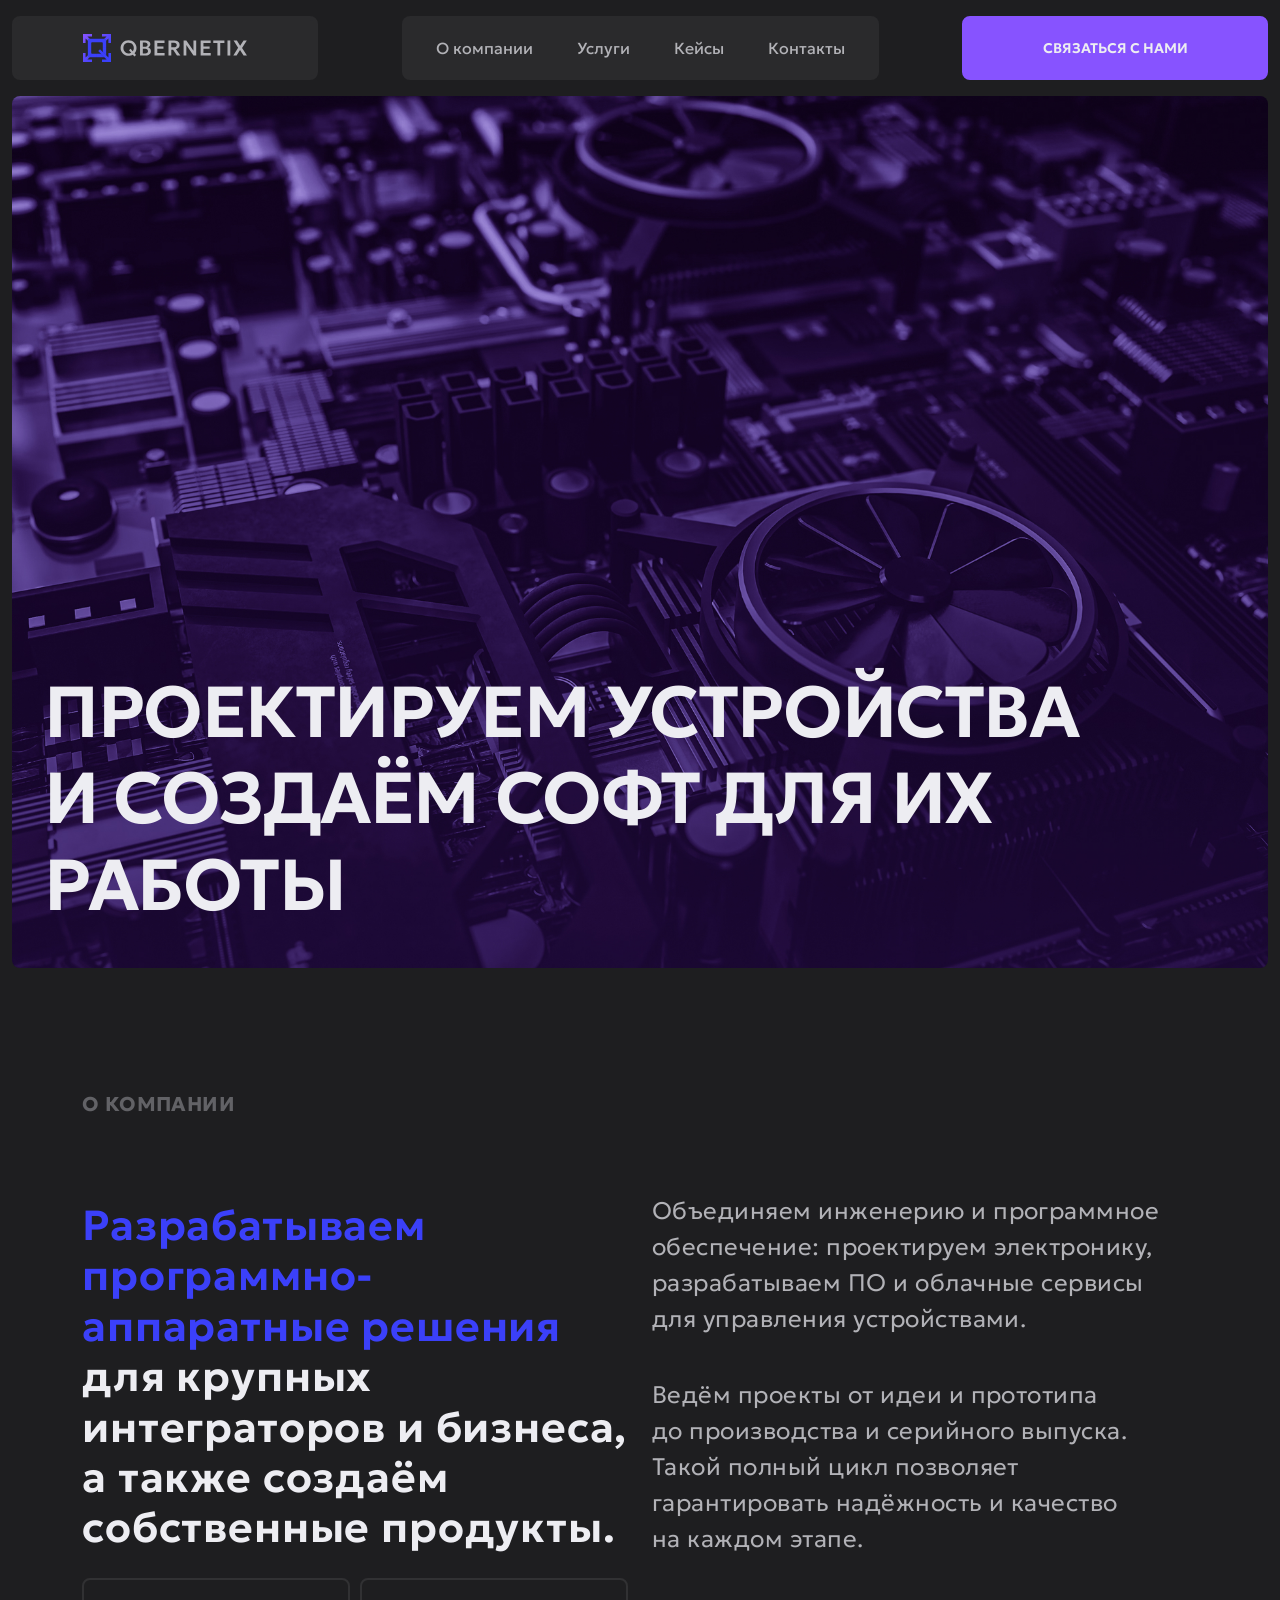
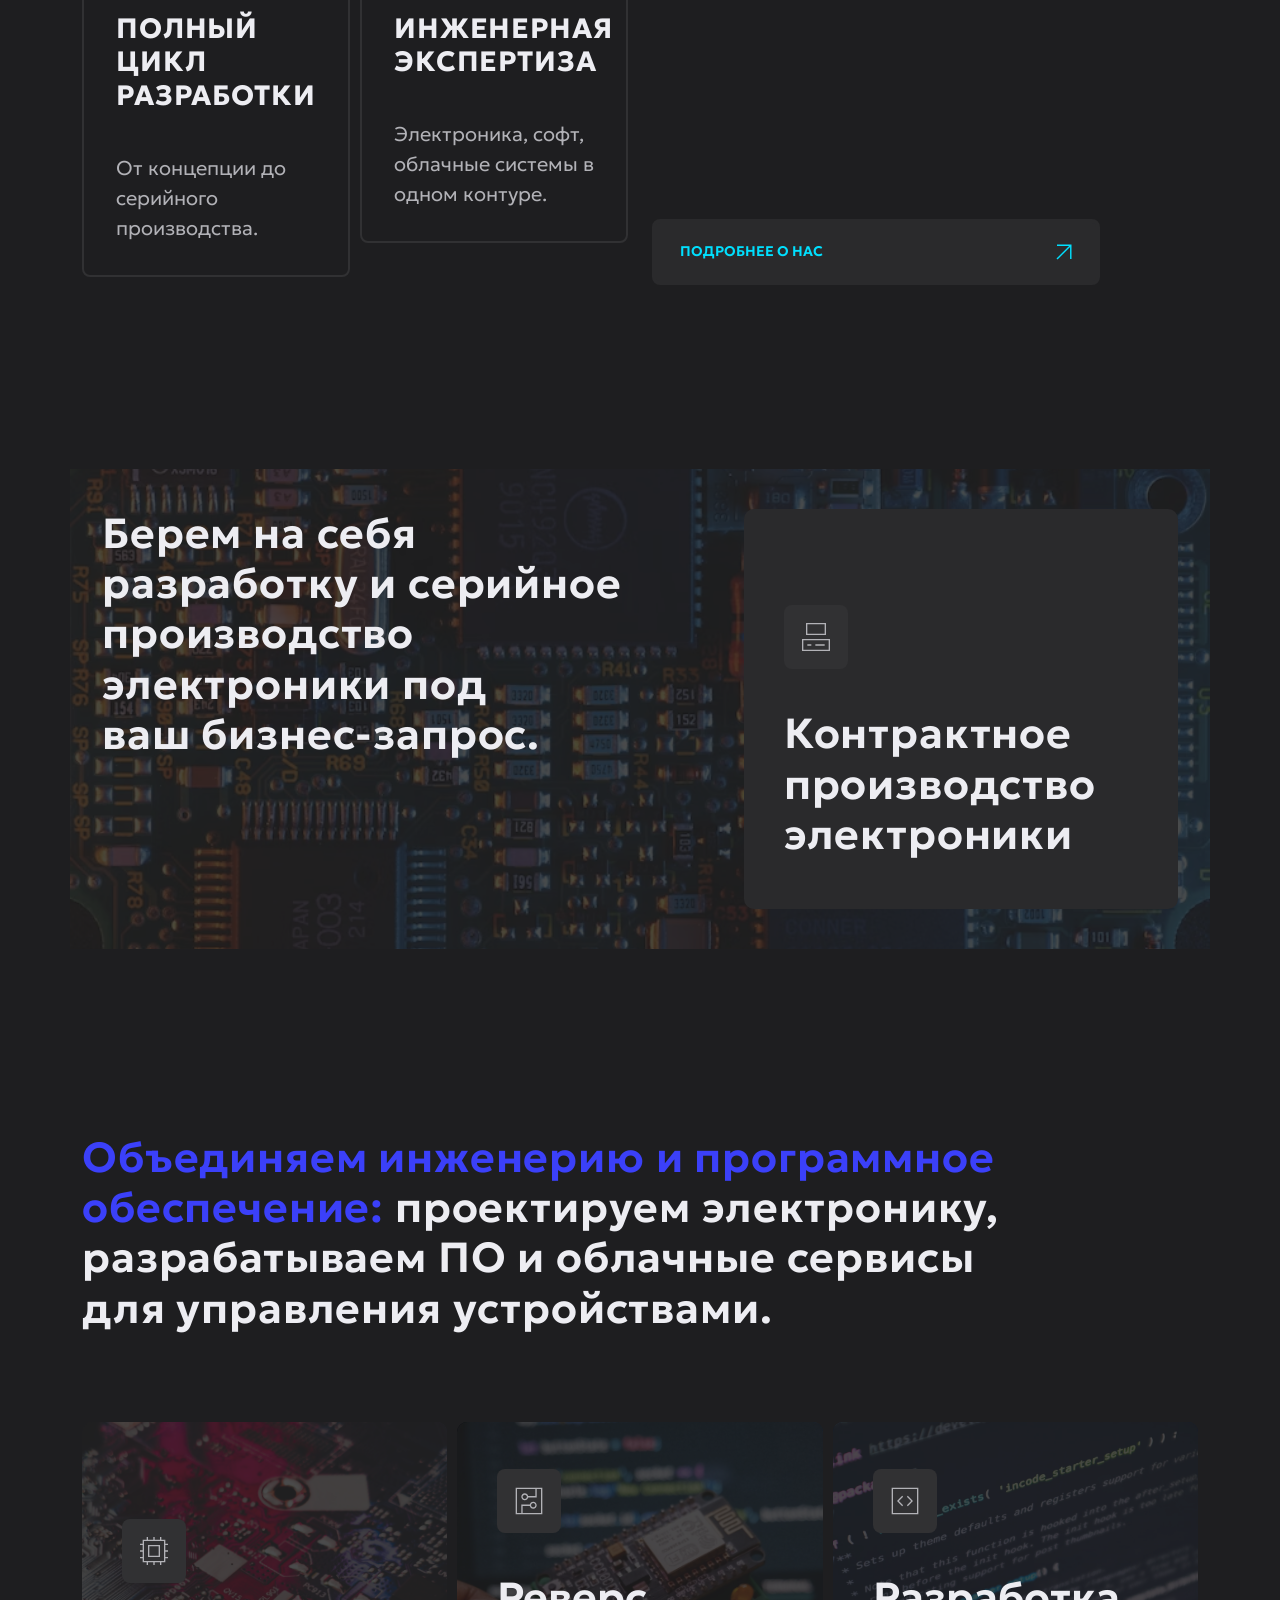
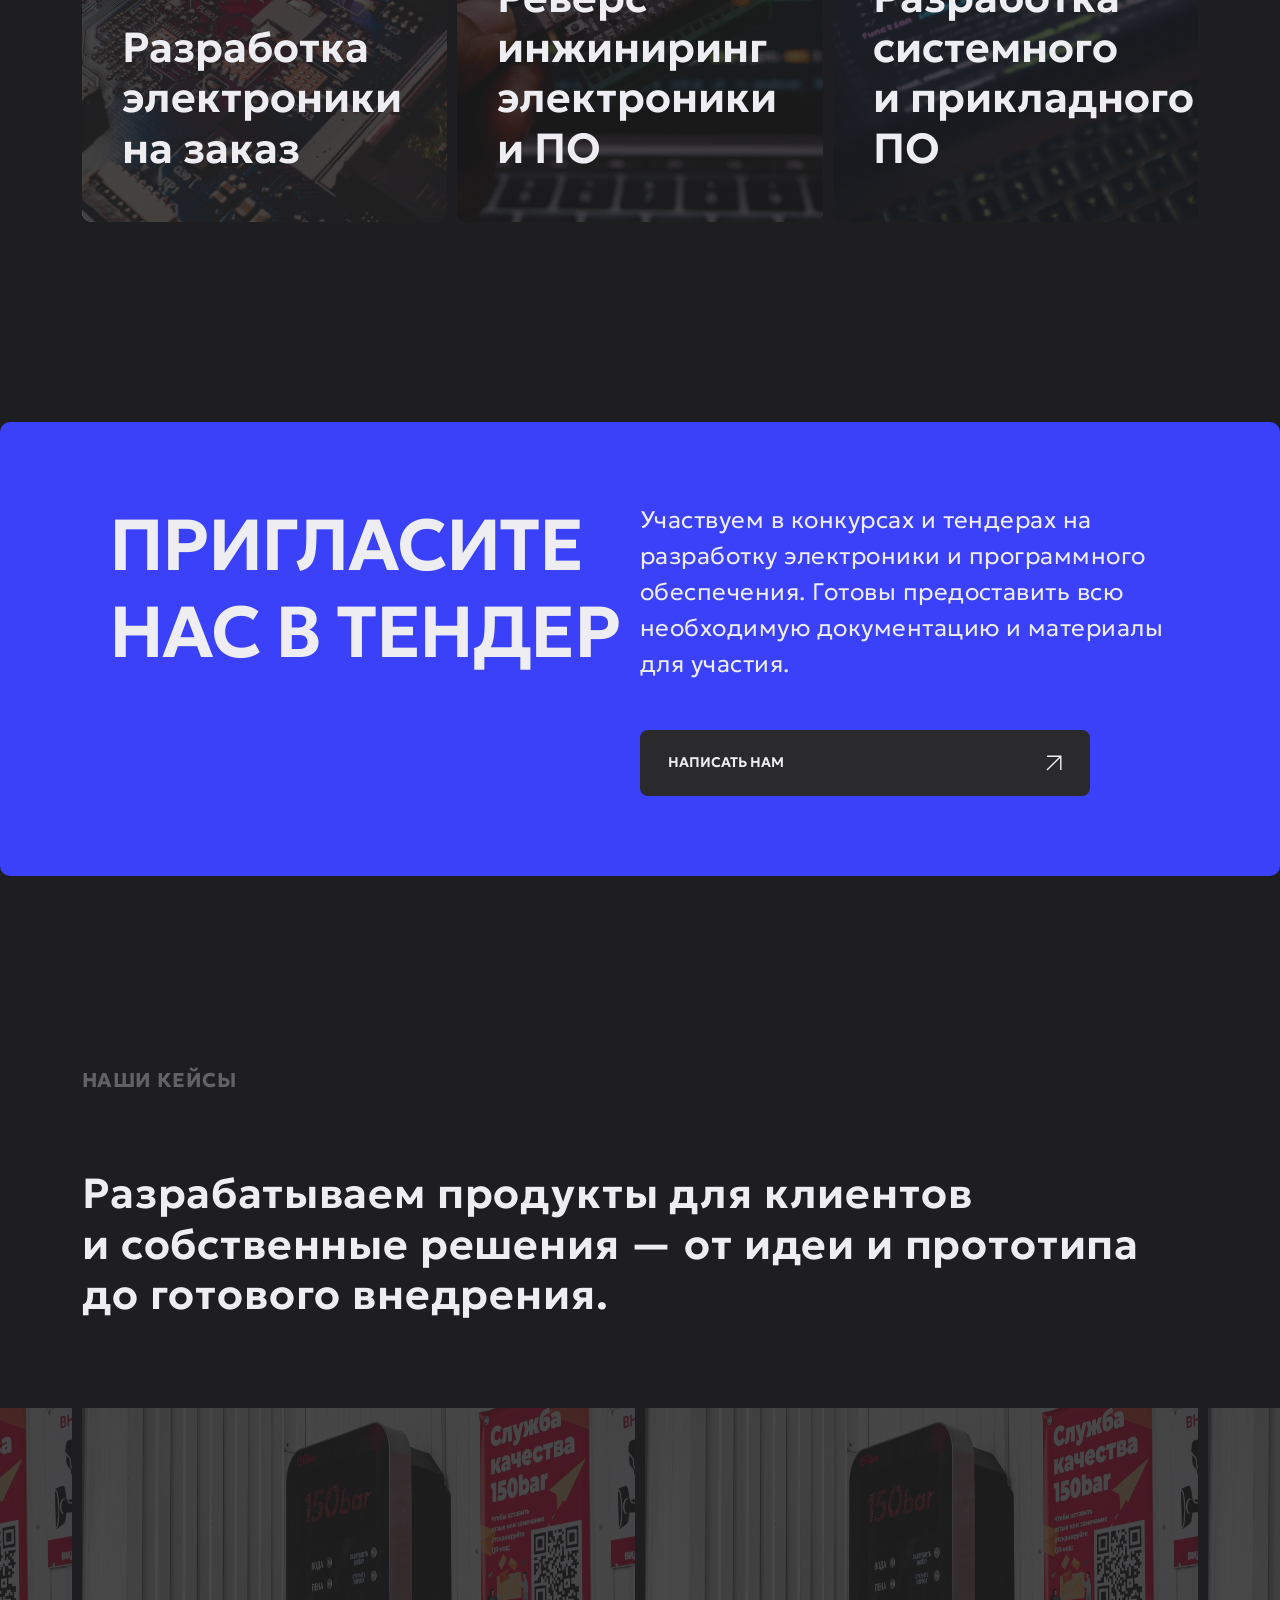
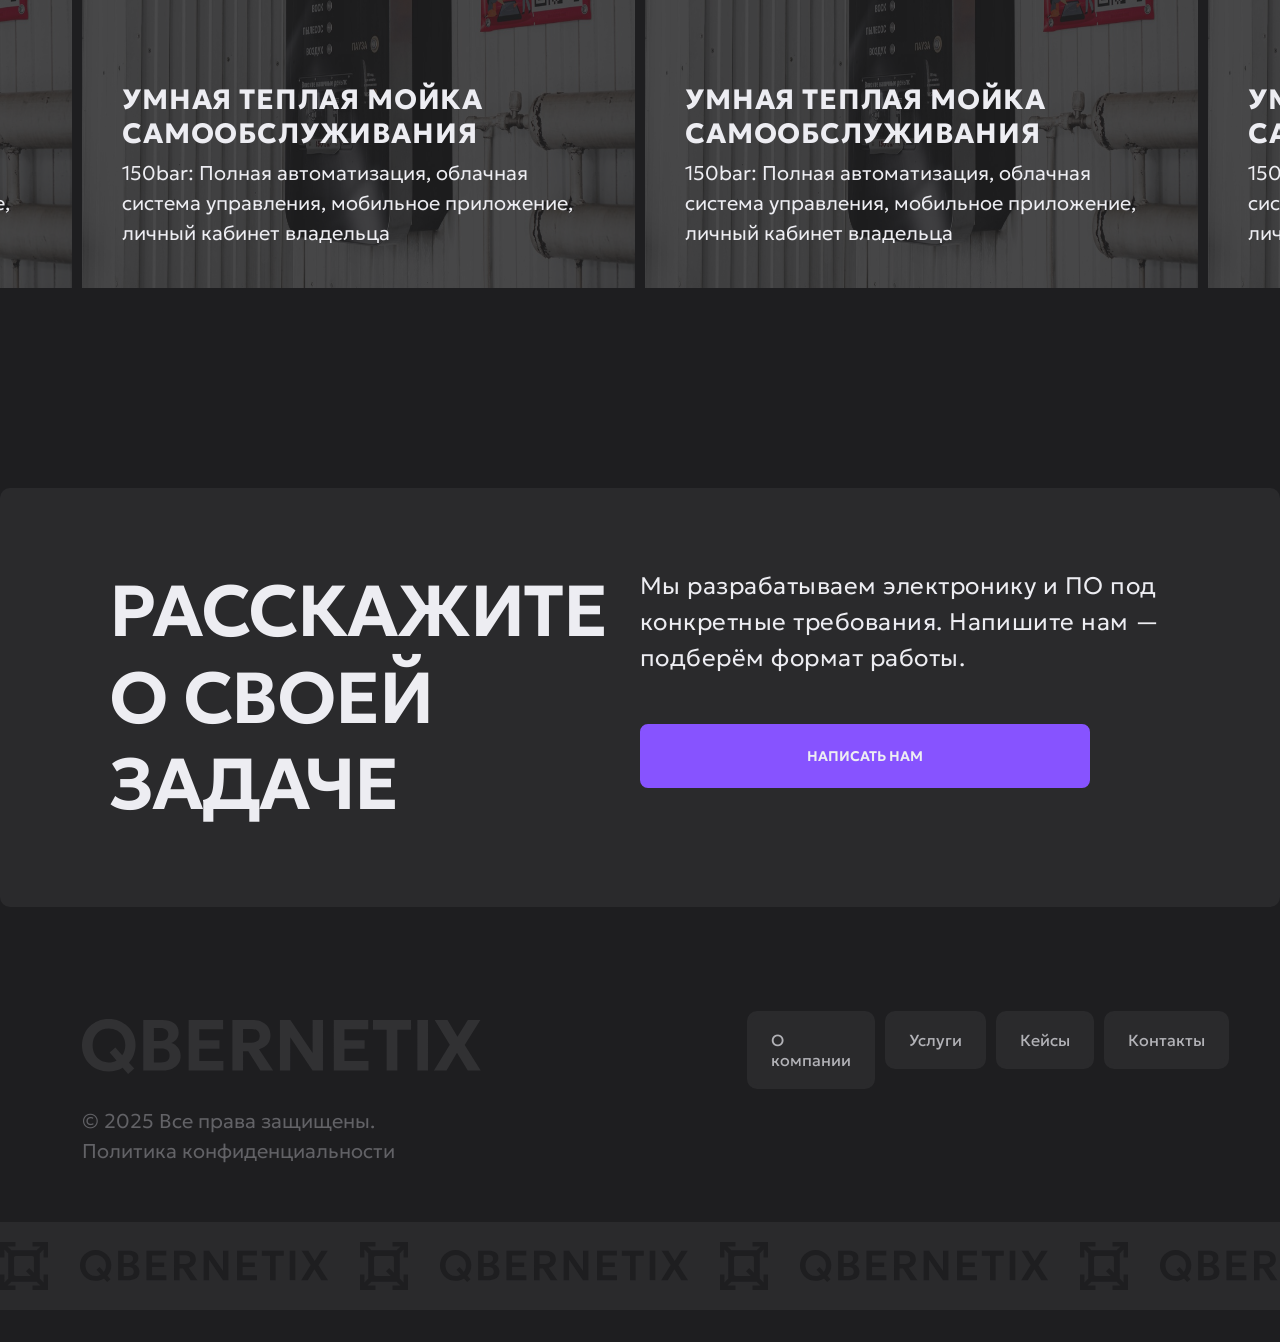
==== index.html @ 465e14b3 "home page ready" ====
<!DOCTYPE html>
<html lang="ru">
	<head>
		<link rel="stylesheet" type="text/css" href="css/normalize.css" media="screen">
		<link rel="stylesheet" type="text/css" href="libs/bootstrap5/bootstrap.min.css" media="screen">
		<link rel="stylesheet" type="text/css" href="css/swiper-bundle.min.css" media="screen">
		<link rel="stylesheet icon" type="text/css" href="css/style.css" media="screen">
		<meta name="viewport" content="width=device-width, initial-scale=1.0">
		<meta charset="UTF-8">
		<title>Title</title>
	</head>
	<body>
		<div class="wrapper">
			<div class="page-lines">
				<span class="line line-1"></span>
				<span class="line line-2"></span>
				<span class="line line-3"></span>
			</div>

			
			<header class="header">
				<div class="container-fluid">
					<nav class="navbar navbar-expand-lg">
					<a class="navbar-brand" href="#!">
						<span><img src="images/logo.svg" alt=""></span>
					</a>

					<div class="navbar-collapse">
						<ul class="navbar-nav">
							<li class="nav-item">
								<a class="nav-link" href="#">О компании</a>
							</li>
							<li class="nav-item">
								<a class="nav-link" href="#">Услуги</a>
							</li>
							<li class="nav-item">
								<a class="nav-link" href="#">Кейсы</a>
							</li>
							<li class="nav-item">
								<a class="nav-link" href="#">Контакты</a>
							</li>
						</ul>
						<div class="head-right">
							<a href="#" class="purple-btn">Связаться с нами</a>
							<div class="mob">
								<button class="menu-opener">
									<span class="one"></span>
									<span class="two"></span>
									<span class="three"></span>
								</button>
							</div>
						</div>
					</div>
				</nav>
				</div>
			</header>

			<main class="main">
				<section class="main-sec">
					<div class="container-fluid">
						<div class="main-block">
							<div class="main-img">
								<img src="images/main-bg.jpg" alt="">
							</div>
							<div class="main-text">
								<h1 class="h1">Проектируем устройства <br> и создаём софт для их работы</h1>
							</div>
						</div>
					</div>
				</section>

				<section class="home-about">
					<div class="container">
						<div class="subtitle">
							<h2 class="subtitle-text">О компании</h2>
						</div>
						
						<div class="row">
							<div class="col-lg-6">
								<div class="block py-8">
									<h3 class="h3"><span class="blue-text">Разрабатываем программно-аппаратные решения</span> для крупных интеграторов и бизнеса, а также создаём собственные продукты.</h3>
								</div>
								<div class="block py-8">
									<div class="row rov-10">
										<div class="col-lg-6">
											<div class="home-about__item">
												<h4 class="h4">Полный цикл <br>разработки</h4>
												<p>От концепции до серийного производства.</p>
											</div>
										</div>
										<div class="col-lg-6">
											<div class="home-about__item">
												<h4 class="h4">Инженерная <br>экспертиза</h4>
												<p>Электроника, софт, облачные системы в одном контуре.</p>
											</div>
										</div>
									</div>
								</div>
							</div>

							<div class="col-lg-6">
								<div class="home-about__right">
									<div class="home-about-right__text">
										<p>Объединяем инженерию и программное обеспечение: проектируем электронику, разрабатываем ПО и облачные сервисы для управления устройствами.</p>
										<p>Ведём проекты от идеи и прототипа до производства и серийного выпуска. Такой полный цикл позволяет гарантировать надёжность и качество на каждом этапе.</p>
									</div>
									<div class="home-about__link">
										<a href="#" class="btn-link">
											<span class="text">Подробнее о нас</span>
											<svg width="24" height="24" viewBox="0 0 24 24" fill="none" xmlns="http://www.w3.org/2000/svg">
												<path d="M19.5 19H18.0769V6.92928L5.50618 19.5L4.5 18.4938L17.0707 5.9231H5V4.5H19.5V19Z" fill="#00E0FF"/>
											</svg>
										</a>
									</div>
								</div>
							</div>
						</div>
					</div>
				</section>

				<section class="development-sec">
					<div class="container">
						<div class="development-block">
							<div class="development-bg">
								<img src="images/development-bg.png" alt="">
							</div>
							<div class="row">
								<div class="col-lg-6">
									<div class="development-text">
										<h3 class="h3">Берем на себя разработку и серийное производство электроники под ваш бизнес-запрос.</h3>
									</div>
								</div>
								<div class="col-lg-5">
									<a href="#" class="service-link">
										<span class="service-link__icon">
											<svg width="28" height="28" viewBox="0 0 28 28" fill="none" xmlns="http://www.w3.org/2000/svg">
												<path d="M28 16V28H0V16H28ZM1.33333 26.6667H26.6667V17.3333H1.33333V26.6667ZM9.33333 21.3333V22.6667H5.33333V21.3333H9.33333ZM22.6667 21.3333V22.6667H13.3333V21.3333H22.6667ZM24 0V12H4V0H24ZM5.33333 10.6667H22.6667V1.33333H5.33333V10.6667Z" fill="#B2B2B7"/>
											</svg>
										</span>
										<h3 class="h3">Контрактное <br>производство электроники</h3>
									</a>
								</div>
							</div>
						</div>
					</div>
				</section>

				<section class="home-service">
					<div class="container">
						<div class="home-service__title py-8"> 
							<h3 class="h3"><span class="blue-text">Объединяем инженерию и программное обеспечение:</span> проектируем электронику, разрабатываем ПО и облачные сервисы для управления устройствами.</h3>
						</div>
						<div class="row rov-10 py-8">
							<div class="col-lg-4">
								<a href="#" class="service-card">
									<span class="service-card__bg">
										<img src="images/service-card-bg.png" alt="">
									</span>
									<span class="service-card__icon">
										<svg width="32" height="32" viewBox="0 0 32 32" fill="none" xmlns="http://www.w3.org/2000/svg">
											<path d="M22 27.3333H16.6667V30H15.3333V27.3333H10V30H8.66667V27.3333H4.66667V23.3333H2V22H4.66667V16.6667H2V15.3333H4.66667V10H2V8.66667H4.66667V4.66667H8.66667V2H10V4.66667H15.3333V2H16.6667V4.66667H22V2H23.3333V4.66667H27.3333V8.66667H30V10H27.3333V15.3333H30V16.6667H27.3333V22H30V23.3333H27.3333V27.3333H23.3333V30H22V27.3333ZM6 26H26V6H6V26ZM22 10V22H10V10H22ZM11.3333 20.6667H20.6667V11.3333H11.3333V20.6667Z" fill="#B2B2B7"/>
										</svg>
									</span>
									<h3 class="h3">Разработка <br> электроники на заказ</h3>
								</a>
							</div>
							<div class="col-lg-4">
								<a href="#" class="service-card">
									<span class="service-card__bg">
										<img src="images/service-card-bg2.png" alt="">
									</span>
									<span class="service-card__icon">
										<svg width="32" height="32" viewBox="0 0 32 32" fill="none" xmlns="http://www.w3.org/2000/svg">
											<path d="M29.3334 2.66675V29.3334H2.66669V2.66675H29.3334ZM22.3705 20.2221C22.3703 19.0358 21.4083 18.0743 20.222 18.0743C19.0358 18.0744 18.0744 19.0359 18.0742 20.2221C18.0742 21.4084 19.0357 22.3704 20.222 22.3705C21.4084 22.3705 22.3705 21.4085 22.3705 20.2221ZM23.7038 20.2221C23.7038 22.1449 22.1448 23.7039 20.222 23.7039C18.5273 23.7038 17.1157 22.4926 16.8047 20.8888H9.62958V28.0001H28V4.00008H23.7038V12.4447H15.1947C14.8835 14.0483 13.4726 15.2591 11.778 15.2592C9.85532 15.2592 8.29636 13.7007 8.29624 11.7781C8.29624 9.85531 9.85525 8.29631 11.778 8.29631C13.4727 8.29641 14.8844 9.50754 15.1953 11.1114H22.3705V4.00008H4.00002V28.0001H8.29624V19.5554H16.8054C17.1165 17.9518 18.5275 16.7411 20.222 16.741C22.1447 16.741 23.7037 18.2994 23.7038 20.2221ZM9.62958 11.7781C9.62969 12.9644 10.5917 13.9259 11.778 13.9259C12.9642 13.9257 13.9257 12.9643 13.9258 11.7781C13.9258 10.5918 12.9643 9.62976 11.778 9.62964C10.5916 9.62964 9.62958 10.5917 9.62958 11.7781Z" fill="#B2B2B7"/>
										</svg>
									</span>
									<h3 class="h3">Реверс инжиниринг электроники и ПО</h3>
								</a>
							</div>
							<div class="col-lg-4">
								<a href="#" class="service-card">
									<span class="service-card__bg">
										<img src="images/service-card-bg3.png" alt="">
									</span>
									<span class="service-card__icon">
										<svg width="32" height="32" viewBox="0 0 32 32" fill="none" xmlns="http://www.w3.org/2000/svg">
											<path d="M29.3333 2.66675V29.3334H2.66663V2.66675H29.3333ZM3.99996 28.0001H28V4.00008H3.99996V28.0001ZM14.1282 11.7781L9.90556 16.0001L14.1282 20.2221L13.1849 21.1648L8.02014 16.0001L13.1849 10.8354L14.1282 11.7781ZM23.9798 16.0001L18.8151 21.1648L17.8717 20.2221L22.0937 16.0001L17.8717 11.7781L18.8151 10.8354L23.9798 16.0001Z" fill="#B2B2B7"/>
										</svg>
									</span>
									<h3 class="h3">Разработка системного и прикладного ПО</h3>
								</a>
							</div>
						</div>
					</div>
				</section>

				<section class="tender-sec">
					<div class="container-fluid">
						<div class="tender-block">
							<div class="row justify-center">
								<div class="col-xl-10">
									<div class="tender-block__inner">
										<div class="tender-block__title">
											<span class="h1">Пригласите <br> нас в тендер</span>
										</div>
										<div class="tender-block__right">
											<p class="text-default">Участвуем в конкурсах и тендерах на разработку электроники и программного обеспечения. Готовы предоставить всю необходимую документацию и материалы для участия.</p>
											<a href="#" class="black-btn">
												<span class="text">Написать нам</span>
												<svg width="24" height="24" viewBox="0 0 24 24" fill="none" xmlns="http://www.w3.org/2000/svg">
													<path d="M19.5 19H18.0769V6.92928L5.50618 19.5L4.5 18.4938L17.0707 5.9231H5V4.5H19.5V19Z" fill="#EDEDF2"/>
												</svg>
											</a>
										</div>
									</div>
								</div>
							</div>
						</div>
					</div>
				</section>

				<section class="case-sec">
					<div class="container">
						<div class="subtitle">
							<span class="subtitle-text">Наши кейсы</span>
						</div>
						<div class="title">
							<h3 class="h3">Разрабатываем продукты для клиентов и собственные решения — от идеи и прототипа до готового внедрения.</h3>
						</div>

						<div class="case-slider">
							<div class="swiper-wrapper">
								<div class="swiper-slide">
									<a href="#" class="case-block">
										<img src="images/case-bg.png" alt="">
										<div class="case-inner">
											<h4 class="h4">Умная теплая мойка самообслуживания</h4>
											<span>150bar: Полная автоматизация, облачная система управления, мобильное приложение, личный кабинет владельца</span>
										</div>
									</a>
								</div>
								<div class="swiper-slide">
									<a href="#" class="case-block">
										<img src="images/case-bg.png" alt="">
										<h4 class="h4">Умная теплая мойка самообслуживания</h4>
										<span>150bar: Полная автоматизация, облачная система управления, мобильное приложение, личный кабинет владельца</span>
									</a>
								</div>
								<div class="swiper-slide">
									<a href="#" class="case-block">
										<img src="images/case-bg.png" alt="">
										<h4 class="h4">Умная теплая мойка самообслуживания</h4>
										<span>150bar: Полная автоматизация, облачная система управления, мобильное приложение, личный кабинет владельца</span>
									</a>
								</div>
								<div class="swiper-slide">
									<a href="#" class="case-block">
										<img src="images/case-bg.png" alt="">
										<h4 class="h4">Умная теплая мойка самообслуживания</h4>
										<span>150bar: Полная автоматизация, облачная система управления, мобильное приложение, личный кабинет владельца</span>
									</a>
								</div>
							</div>
						</div>
					</div>
				</section>

				<section class="tender-sec">
					<div class="container-fluid">
						<div class="tender-block black">
							<div class="row justify-center">
								<div class="col-xl-10">
									<div class="tender-block__inner">
										<div class="tender-block__title">
											<span class="h1">Расскажите <br> о своей задаче</span>
										</div>
										<div class="tender-block__right">
											<p class="text-default">Мы разрабатываем электронику и ПО под конкретные требования. Напишите нам — подберём формат работы.</p>
											<a href="#" class="purple-btn">Написать нам</a>
										</div>
									</div>
								</div>
							</div>
						</div>
					</div>
				</section>
			</main>

			<footer class="footer">
				<div class="container">
					<div class="footer-block">
						<div class="row">
							<div class="col-lg-7">
								<div class="ftr-logo py-8">
									<img src="images/footer-logo.svg" alt="">
									<div class="ftr-text">
										<span>© 2025 Все права защищены.</span>
										<a href="#">Политика конфиденциальности</a>
									</div>
								</div>
							</div>
							<div class="col-lg-5">
								<div class="ftr-menu">
									<a href="#">О компании</a>
									<a href="#">Услуги</a>
									<a href="#">Кейсы</a>
									<a href="#">Контакты</a>
								</div>
							</div>
						</div>
					</div>
				</div>

				<div class="marquee">
					<div class="marquee-track">
						<div class="marquee-inner">
							<span><img src="images/marquee-icon.svg" alt=""></span>
							<span><img src="images/marquee-text.svg" alt=""></span>
							<span><img src="images/marquee-icon.svg" alt=""></span>
							<span><img src="images/marquee-text.svg" alt=""></span>
							<span><img src="images/marquee-icon.svg" alt=""></span>
							<span><img src="images/marquee-text.svg" alt=""></span>
							<span><img src="images/marquee-icon.svg" alt=""></span>
							<span><img src="images/marquee-text.svg" alt=""></span>
						</div>

						<div class="marquee-inner">
							<span><img src="images/marquee-icon.svg" alt=""></span>
							<span><img src="images/marquee-text.svg" alt=""></span>
							<span><img src="images/marquee-icon.svg" alt=""></span>
							<span><img src="images/marquee-text.svg" alt=""></span>
							<span><img src="images/marquee-icon.svg" alt=""></span>
							<span><img src="images/marquee-text.svg" alt=""></span>
							<span><img src="images/marquee-icon.svg" alt=""></span>
							<span><img src="images/marquee-text.svg" alt=""></span>
						</div>
					</div>
				</div>
			</footer>
		</div>

		<script src="js/jquery-3.7.0.min.js"></script>
		<script src="libs/bootstrap5/popper.js"></script>
		<script src="libs/bootstrap5/bootstrap.min.js"></script>
		<script src="js/swiper-bundle.min.js"></script>
		<script src="js/script.js"></script>
	</body>
</html>
---- css/style.css ----
@import url('https://fonts.googleapis.com/css2?family=Geologica:wght,CRSV@100..900,0&display=swap');

body {
	margin: 0;
	padding: 0;
	width: 100%;
	font-family: "Geologica", sans-serif;
	position: relative;
}

a, p, h1, h2, h3, h4, h5, h6 {
	margin: 0;
    text-decoration: none;
    line-height: 1.2;
}
button:focus,
textarea:focus,
select:focus{
	outline: none!important;
	box-shadow: none;
}
input:focus{
	outline: none!important;
}
a:active, a:focus {
  outline: 0;
  outline: none!important;
  -moz-outline-style: none;
}

span, button, img, a, svg path {
	transition: .3s all ease;
}

a, button {
	display: inline-block;
}
img {
	max-width: 100%;
}

.wrapper {
	overflow: hidden;
	background-color: #1E1E20;
	min-height: 100vh;
	position: relative;
}


.page-lines {
  position: fixed;
  inset: 0;
  pointer-events: none;
  z-index: 0;
}
.page-lines .line {
  position: absolute;
  top: 96px;
  bottom: 0;
  width: 1px;
  background: rgba(255,255,255,0.08);
}
.line-1 { left: 14%; }
.line-2 { left: 54%; }
.line-3 { right: 11%; }

footer,
main {
	position: relative;
	z-index: 2;
}

.h1 {
	font-weight: 600;
	font-size: 72px;
	line-height: 120%;
	letter-spacing: -0.02em;
	text-transform: uppercase;
	color: #EDEDF2;
}
.h2 {
	font-weight: 600;
	font-size: 64px;
	line-height: 120%;
	color: #EDEDF2;
}
.h3 {
	font-weight: 600;
	font-size: 42px;
	line-height: 120%;
	letter-spacing: 0.02em;
	color: #EDEDF2;
}
.h4 {
	font-weight: 700;
	font-size: 28px;
	line-height: 120%;
	letter-spacing: 0.03em;
	text-transform: uppercase;
	color: #EDEDF2;
}
.blue-text {
	color: #3B40F9;
}

.purple-btn {
	font-weight: 600;
	font-size: 14px;
	line-height: 120%;
	text-transform: uppercase;
	color: #EDEDF2;
	background-color: #8753FF;
	border-radius: 8px;
	border: 4px solid #8753FF;
	width: 100%;
	height: 64px;
	display: flex;
	align-items: center;
	justify-content: center;
}
.purple-btn:hover {
	color: #EDEDF2;
	background-color: #774BDE;
}

.black-btn,
.btn-link {
	padding: 17px 20px 17px 24px;
	display: flex;
	align-items: center;
	justify-content: space-between;
	background-color: #2A2A2C;
	border-radius: 8px;
	text-decoration: none;
	border: 4px solid #2A2A2C;
}
.black-btn .text,
.btn-link .text {
	font-weight: 600;
	font-size: 14px;
	line-height: 125%;
	text-transform: uppercase;
	color: #00E0FF;
}

.btn-link:hover {
	background-color: #292F32;
}
.black-btn:hover {
	background-color: #313133;
}
.black-btn .text {
	color: #EDEDF2;
}

header {
	padding: 16px 0;
}
header .navbar-brand {
	padding: 0;
	margin-right: 0;
	background-color: #2A2A2C;
	max-width: 306px;
	width: 100%;
	display: flex;
	align-items: center;
	justify-content: center;
	padding: 14px;
	border-radius: 8px;
	border: 4px solid #2A2A2C;
}
header .navbar-brand:hover {
	background-color: #2B2B32;
}

header .navbar {
	justify-content: space-between;
	padding: 0;
}
header .navbar .navbar-nav {
	margin-left: auto;
	margin-right: auto;
	padding: 10px 12px;
	background-color: #2A2A2C;
	border-radius: 8px;
}
.navbar-expand-lg .navbar-nav .nav-link {
	padding: 12px 22px;
	font-weight: 400;
	font-size: 16px;
	line-height: 125%;
	color: #B2B2B7;
	border-radius: 8px;
}
.navbar-expand-lg .navbar-nav .nav-link:hover {
	box-shadow: 0px 2px 8px 0px #1E1E2026;
	background: #292F32;
	color: #EDEDF2;
}
header .head-right {
	max-width: 306px;
	width: 100%;
}

/* main section */
.main-block {
	position: relative;
	padding: 32px;
	height: 872px;
	display: flex;
	flex-direction: column;
	border-radius: 8px;
	overflow: hidden;
}
.main-block .main-img {
	position: absolute;
	left: 0;
	top: 0;
	width: 100%;
	height: 100%;
}
.main-block .main-img img {
	width: 100%;
	height: 100%;
	object-fit: cover;
}
.main-text {
	position: relative;
	z-index: 2;
	max-width: 1365px;
	margin-top: auto;
}

/* hoome about */
.home-about {
	padding: 124px 0 128px;
}
.subtitle {
	margin-bottom: 76px;
}
.subtitle .subtitle-text {
	display: inline-flex;
	font-weight: 700;
	font-size: 20px;
	line-height: 125%;
	letter-spacing: 0.02em;
	text-transform: uppercase;
	color: #626266;
	position: relative;
	background-color: #1E1E20;
}

.home-about__item {
	border: 2px solid #313133;
	background: #1E1E20;
	padding: 32px;
	border-radius: 8px;
}
.home-about__item p {
	font-weight: 300;
	font-size: 20px;
	line-height: 150%;
	color: #B2B2B7;
	margin-top: 40px;
}
.home-about__right {
	height: 100%;
	display: flex;
	flex-direction: column;
	justify-content: space-between;
	max-width: 600px;
	margin-left: auto;
	margin-right: auto;
}
.home-about__link {
	max-width: 448px;
	width: 100%;
}

.home-about-right__text p {
	font-weight: 300;
	font-size: 24px;
	line-height: 150%;
	letter-spacing: 0.02em;
	color: #B2B2B7;
	margin-bottom: 40px;
}
.home-about-right__text p:last-child {
	margin-bottom: 0;
}

/* development section */
.development-sec {
	padding: 48px 0;
}
.development-block {
	position: relative;
	height: 480px;
	overflow: hidden;
	padding: 40px 32px;
}
.development-block::before {
	content: "";
	display: block;
	position: absolute;
	left: 0;
	top: 0;
	width: 100%;
	height: 100%;
	background-color: rgba(30, 30, 32, .8);
	z-index: 2;
}
.development-bg {
	position: absolute;
	left: 0;
	top: 0;
	width: 100%;
	height: 100%;
}
.development-bg img {
	width: 100%;
	height: 100%;
	object-fit: cover;
}

.development-block .row {
	position: relative;
	z-index: 3;
	justify-content: space-between;
}
.service-link {
	padding: 40px;
	border-radius: 10px;
	background-color: #2A2A2C;
	height: 400px;
	display: flex;
	flex-direction: column;
	justify-content: flex-end;
}
.service-link .service-link__icon {
	margin-bottom: 40px;
	max-width: 64px;
	min-width: 64px;
	height: 64px;
	border-radius: 8px;
	display: inline-flex;
	align-items: center;
	justify-content: center;
	background-color: #313133;
}
.service-link:hover .service-link__icon svg path {
	fill: #8753FF;
}
.service-link:hover .h3 {
	color: #8753FF;
}

/* home service section */
.home-service {
	padding: 120px 0;
}
.home-service__title {
	max-width: 1366px;
	padding-bottom: 8px;
	margin-bottom: 64px;
}
.service-card {
	position: relative;
	height: 400px;
	padding: 40px;
	border-radius: 10px;
	overflow: hidden;
	background-color: #1E1E20;
	display: flex;
	flex-direction: column;
	justify-content: flex-end;
	transition: .3s all ease;
}
.service-card::before {
	content: "";
	display: block;
	position: absolute;
	left: 0;
	top: 0;
	width: 100%;
	height: 100%;
	background-color: rgba(30, 30, 32, .8);
	z-index: 2;
	transition: .3s all ease;
}
.service-card:hover::before {
	background-color: rgba(30, 30, 32, .7);
}
.service-card .service-card__bg {
	position: absolute;
	left: 0;
	top: 0;
	width: 100%;
	height: 100%;
}
.service-card .service-card__bg img {
	width: 100%;
	height: 100%;
	object-fit: cover;
}
.service-card .service-card__icon {
	margin-bottom: 40px;
	max-width: 64px;
	min-width: 64px;
	height: 64px;
	border-radius: 8px;
	display: inline-flex;
	align-items: center;
	justify-content: center;
	background-color: #313133;
	position: relative;
	z-index: 3;
}
.service-card:hover .service-card__icon svg path {
	fill: #8753FF;
}
.service-card .h3 {
	position: relative;
	z-index: 3;
	letter-spacing: 0;
}

/* tender section */
.tender-sec {
	padding: 64px 0;
}
.development-sec .container,
.tender-sec .container-fluid {
	position: relative;
	padding: 8px 0;
	background-color: #1E1E20;
}
.tender-block {
	background-color: #3B40F9;
	border-radius: 10px;
	padding: 80px 0;
}
.tender-block.black {
	background-color: #2A2A2C;
}
.tender-block .row {
	justify-content: center;
}
.tender-block__inner {
	display: flex;
	justify-content: space-between;
	align-items: flex-start;
}
.tender-block__title {
	max-width: 754px;
	width: 100%;
}
.tender-block__right {
	max-width: 600px;
	width: 100%;
}
.text-default {
	font-weight: 300;
	font-size: 24px;
	line-height: 150%;
	letter-spacing: 0.02em;
	color: #EDEDF2;
}
.tender-block__right .black-btn {
	max-width: 450px;
	margin-top: 48px;
}
.tender-block__right .purple-btn {
	max-width: 450px;
	margin-top: 48px;
}

/* case section */
.case-sec {
	padding: 120px 0;
}
.case-sec .title {
	max-width: 1365px;
	margin-bottom: 80px;
	position: relative;
	background-color: #1E1E20;
}

.case-slider {
	padding: 8px 0;
	position: relative;
	background-color: #1E1E20;
}
.case-block {
	height: 480px;
	position: relative;
	display: flex;
	flex-direction: column;
	justify-content: flex-end;
	padding: 40px;
	border-radius: 10px;
	transition: .3s all ease;
}
.case-block::before {
	content: "";
	display: block;
	position: absolute;
	left: 0;
	top: 0;
	width: 100%;
	height: 100%;
	background-color: rgba(30, 30, 32, .8);
	z-index: 2;
	transition: .3s all ease;
}
.case-block:hover::before {
	background-color: rgba(30, 30, 32, .7);
}
.case-block img {
	position: absolute;
	left: 0;
	top: 0;
	width: 100%;
	height: 100%;
}
.case-block span {
	font-weight: 300;
	font-size: 20px;
	line-height: 150%;
	color: #EDEDF2;
}
.case-block .h4,
.case-block span {
	position: relative;
	z-index: 3;
}



/* footer */
footer {
	padding: 32px 0;
}
.footer-block {
	margin-bottom: 48px;
}
.ftr-logo {
	display: flex;
	flex-direction: column;
	align-items: flex-start;
	width: max-content;
}
.ftr-text {
	padding-top: 32px;
	display: flex;
	flex-direction: column;
	align-items: flex-start;
}
.ftr-text a,
.ftr-text span {
	font-weight: 300;
	font-size: 20px;
	line-height: 150%;
	color: #626266;
}
.ftr-text a:hover {
	color: #00E0FF;
}

.ftr-menu {
	display: flex;
	align-items: flex-start;
	gap: 10px;
}
.ftr-menu a {
	font-weight: 400;
	font-size: 16px;
	line-height: 125%;
	color: #B2B2B7;
	border: 4px solid #2A2A2C;
	padding: 15px 20px;
	border-radius: 10px;
	background-color: #2A2A2C;
}
.ftr-menu a:hover {
	box-shadow: 0px 2px 8px 0px #1E1E2026;
	background-color: #292F32;
}


.marquee {
  background: #2A2A2C;
  overflow: hidden;
  width: 100%;
  padding: 20px 0;
}

.marquee-track {
  display: flex;
  width: 100vw;
  animation: marquee 15s linear infinite;
}

.marquee-inner {
  display: flex;
  align-items: center;
  gap: 32px;
  white-space: nowrap;
  flex-shrink: 0;
  padding-right: 32px;
}

@keyframes marquee {
  from {
    transform: translateX(0);
  }
  to {
    transform: translateX(-50%);
  }
}

























































.py-8 {
	padding: 8px 0;
	background-color: #1E1E20;
}
.rov-10 {
	margin-left: -5px;
	margin-right: -5px;
}
.rov-10 .col-lg-12,
.rov-10 .col-lg-11,
.rov-10 .col-lg-10,
.rov-10 .col-lg-9,
.rov-10 .col-lg-8,
.rov-10 .col-lg-7,
.rov-10 .col-lg-6,
.rov-10 .col-lg-5,
.rov-10 .col-lg-4,
.rov-10 .col-lg-3,
.rov-10 .col-lg-2,
.rov-10 .col,
.rov-10 > * {
	padding-left: 5px;
	padding-right: 5px;
}



.mob {display: none !important;}







@media (min-width: 1400px) {
	.container {
		max-width: 100%;
		padding-left: 48px;
		padding-right: 48px;
	}
}


@media (min-width: 1921px) {
	.container-fluid {
		max-width: 1888px;
	}
	.container {
		max-width: 1824px;
	}
}













@media (max-width: 768px){
	.mob {display: block !important;}
	.pc {display: none !important;}
}
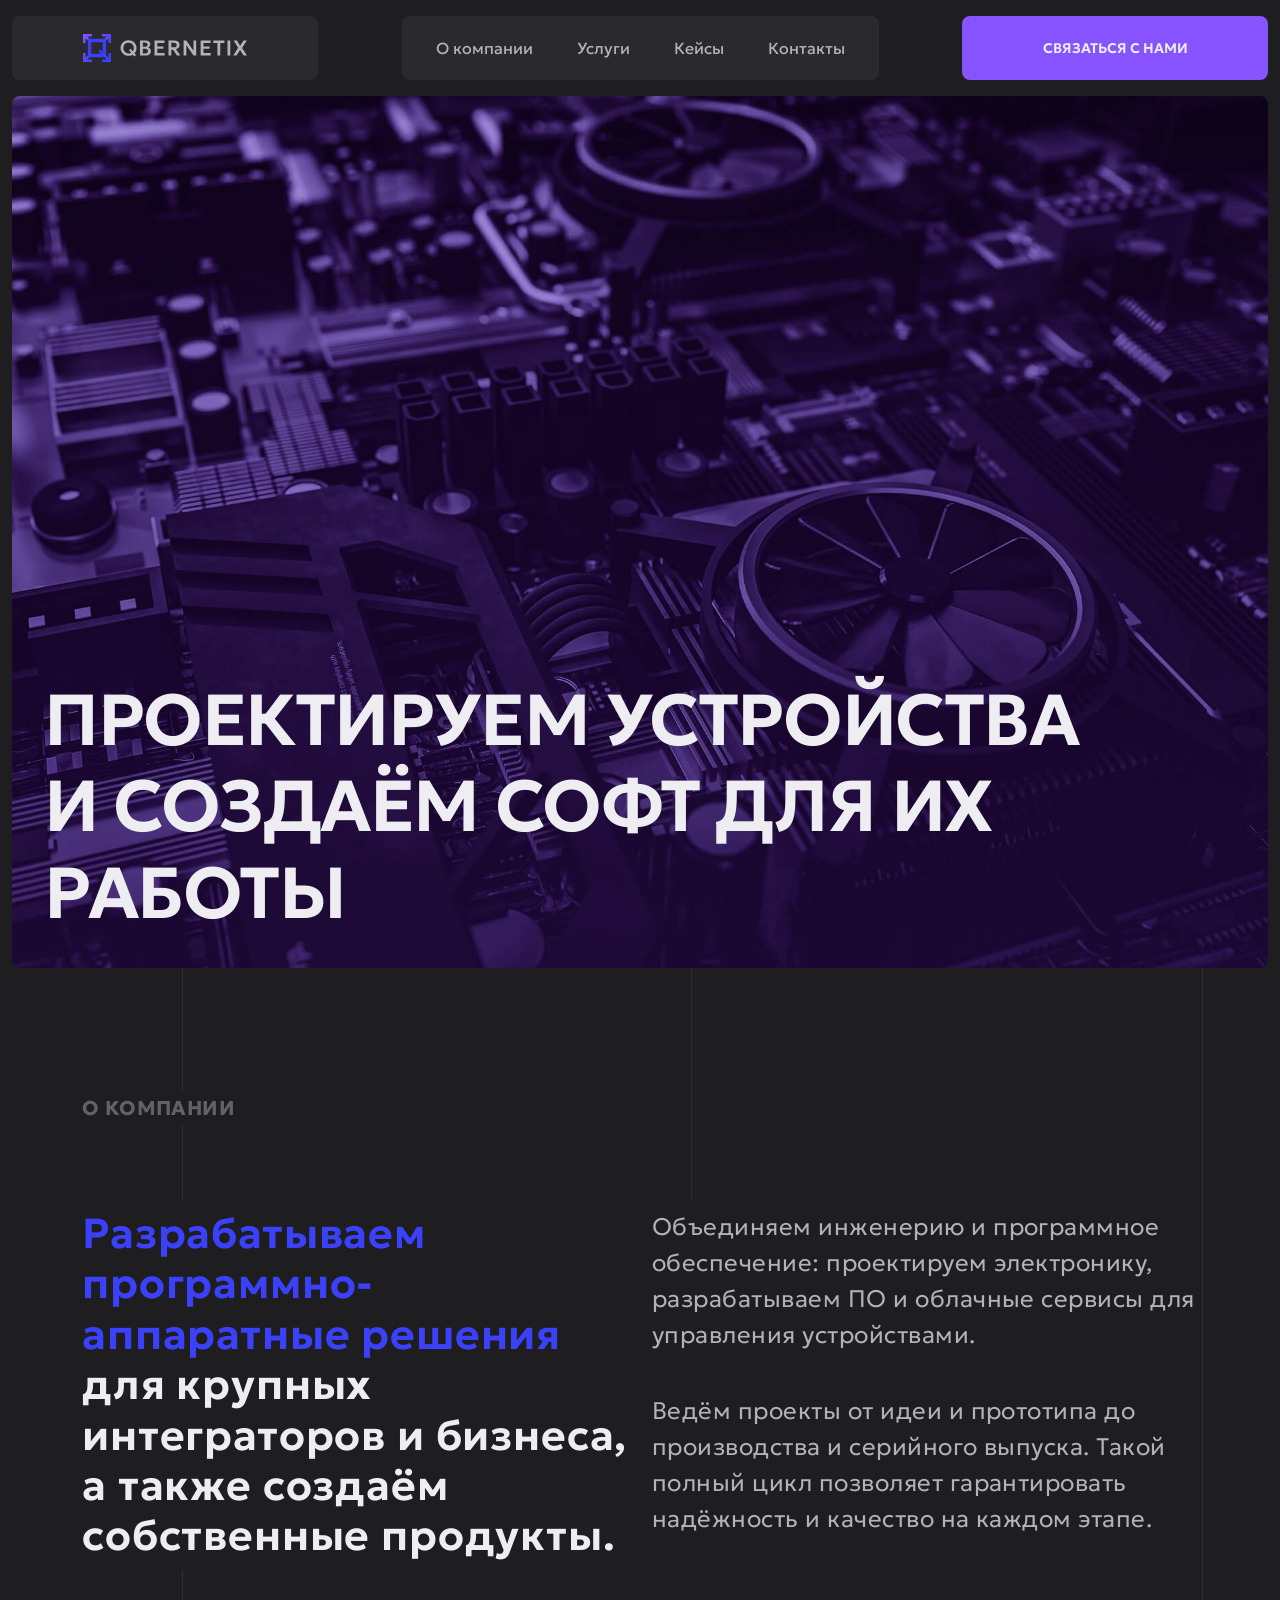
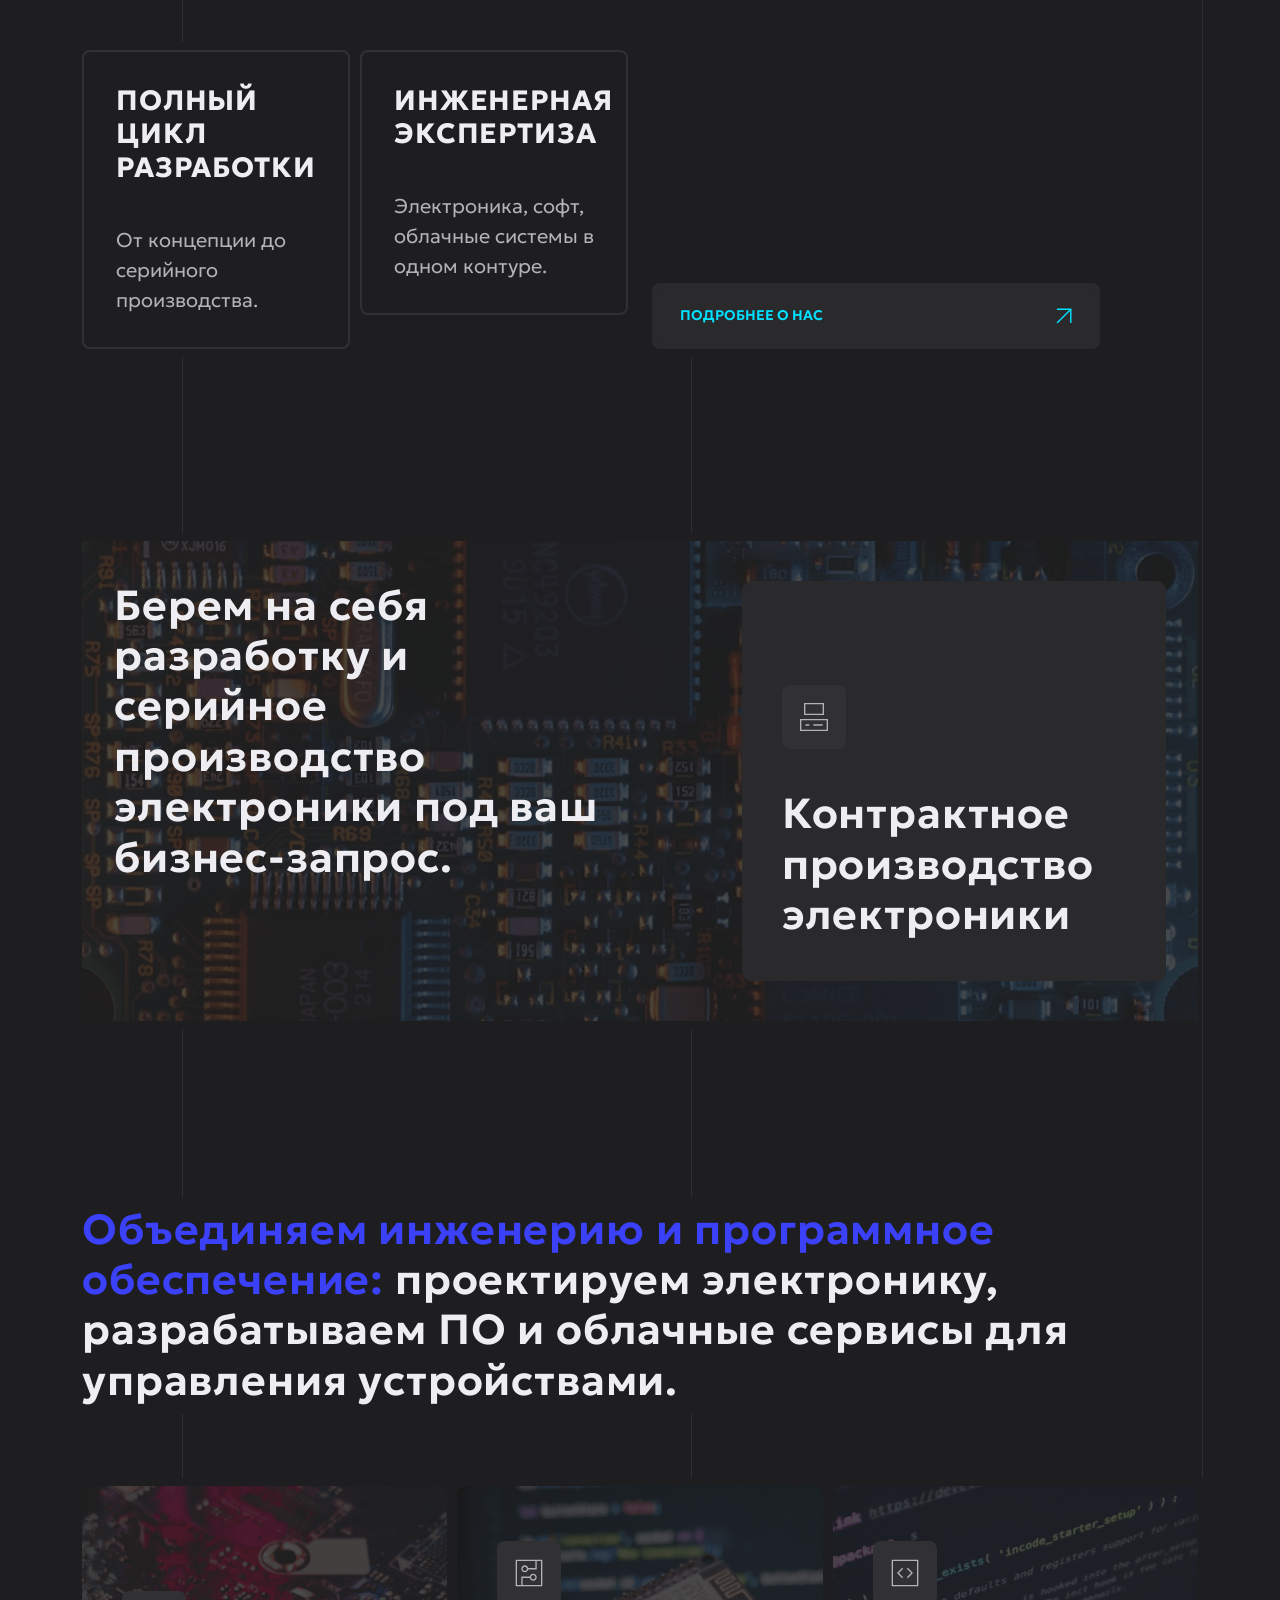
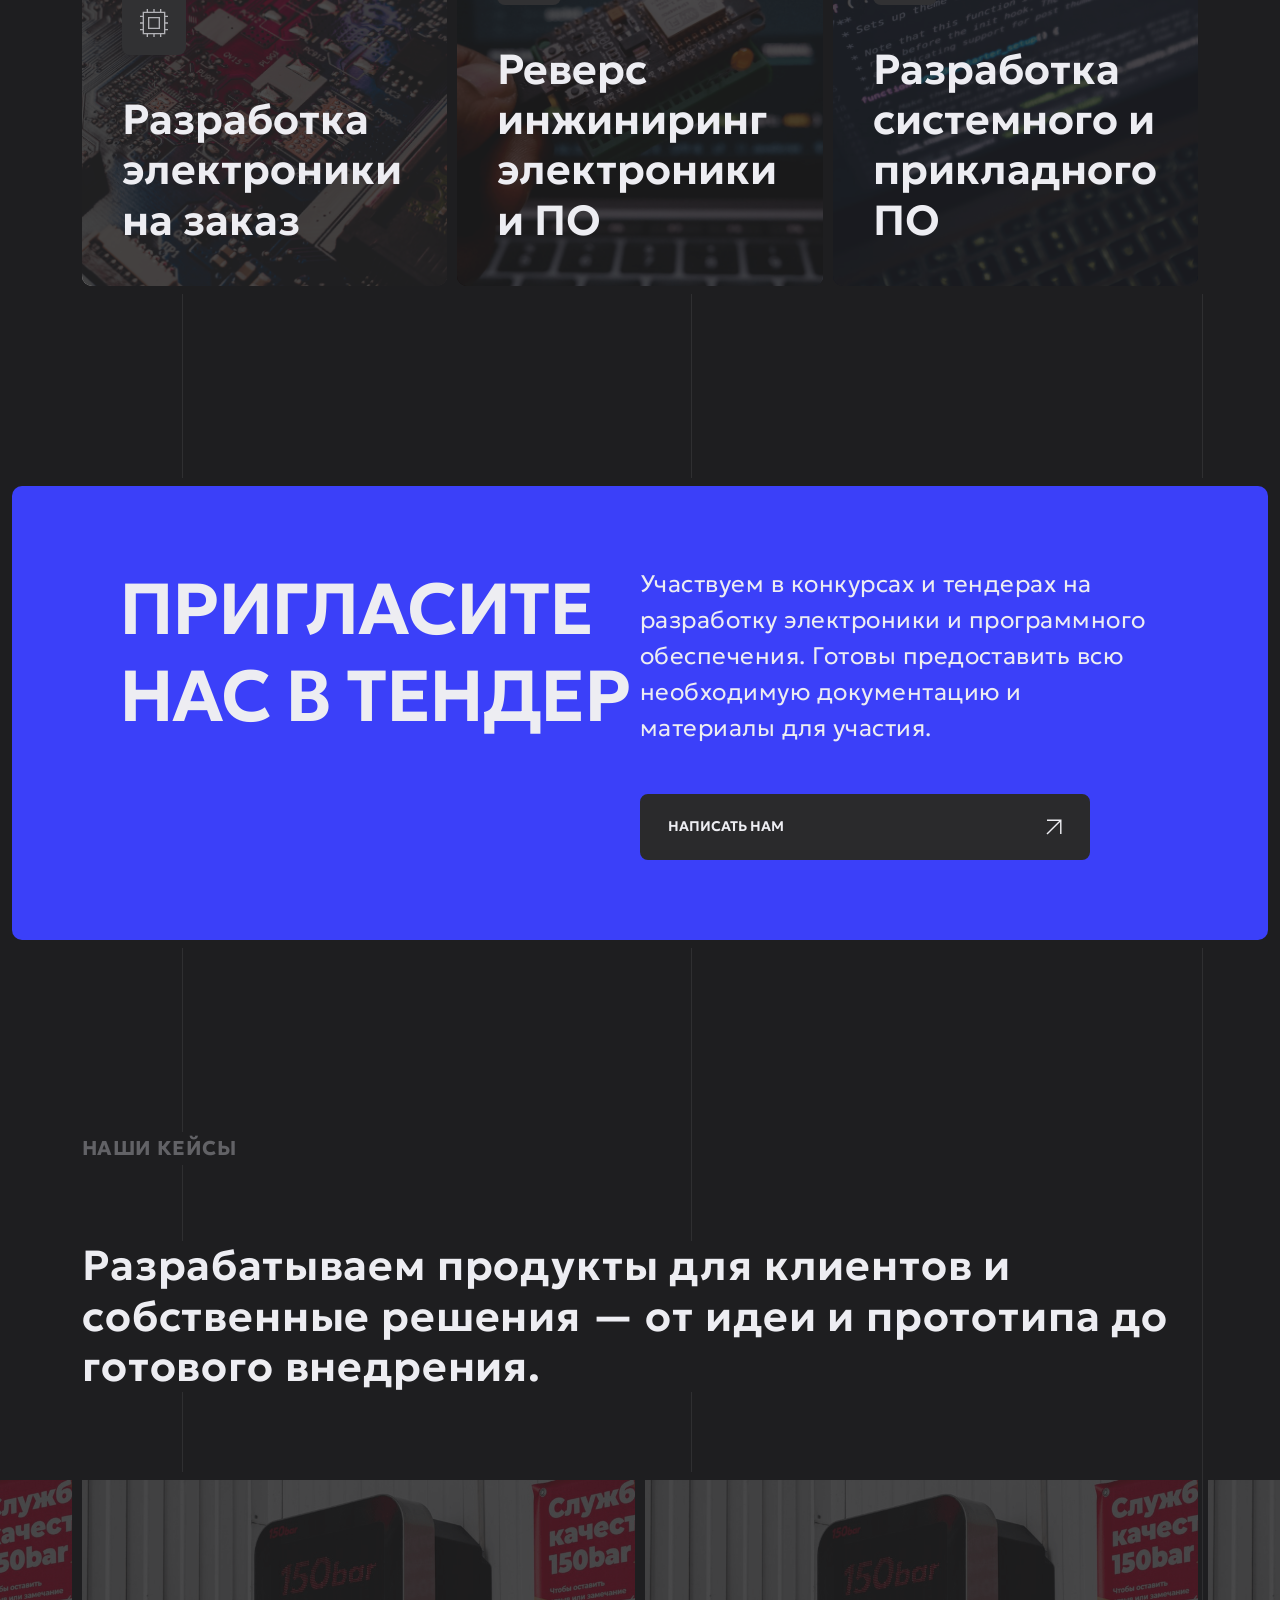
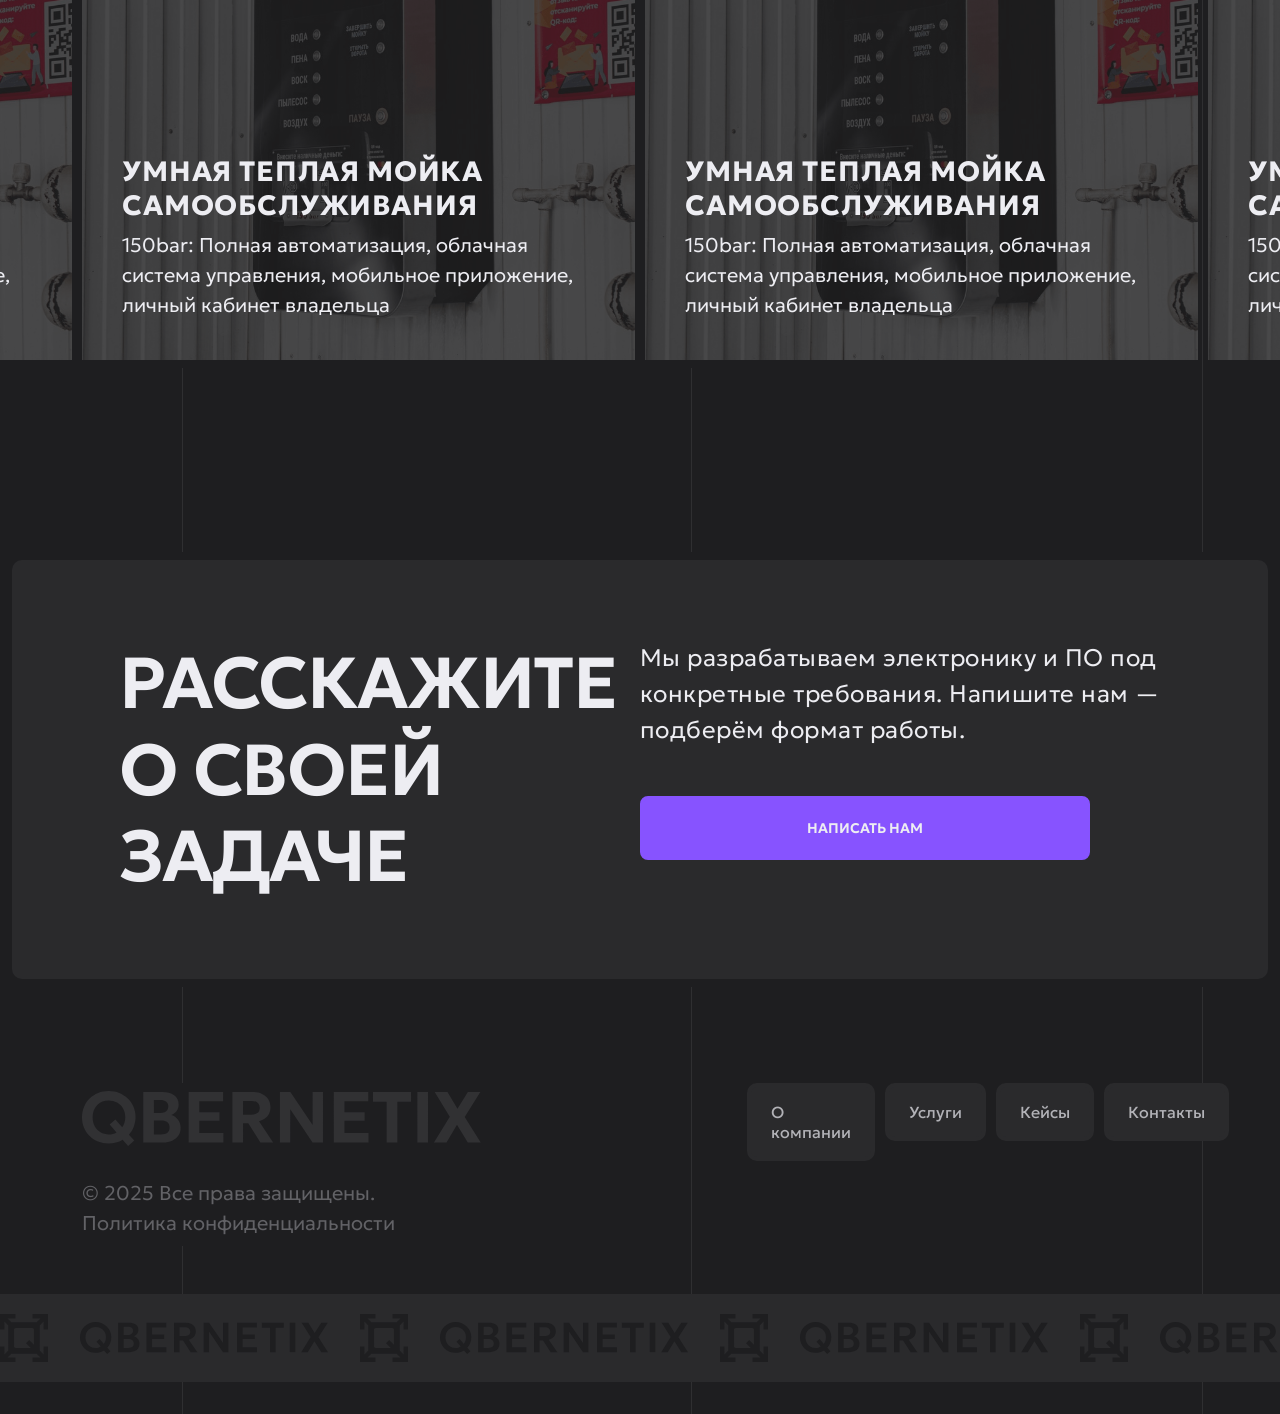
==== commit 456116df: "6 page boldi" ====
--- a/index.html
+++ b/index.html
@@ -21,23 +21,23 @@
 			<header class="header">
 				<div class="container-fluid">
 					<nav class="navbar navbar-expand-lg">
-					<a class="navbar-brand" href="#!">
+					<a class="navbar-brand" href="index.html">
 						<span><img src="images/logo.svg" alt=""></span>
 					</a>
 
 					<div class="navbar-collapse">
 						<ul class="navbar-nav">
 							<li class="nav-item">
-								<a class="nav-link" href="#">О компании</a>
+								<a class="nav-link" href="about.html">О компании</a>
 							</li>
 							<li class="nav-item">
-								<a class="nav-link" href="#">Услуги</a>
+								<a class="nav-link" href="service-all.html">Услуги</a>
 							</li>
 							<li class="nav-item">
-								<a class="nav-link" href="#">Кейсы</a>
+								<a class="nav-link" href="cases.html">Кейсы</a>
 							</li>
 							<li class="nav-item">
-								<a class="nav-link" href="#">Контакты</a>
+								<a class="nav-link" href="contacts.html">Контакты</a>
 							</li>
 						</ul>
 						<div class="head-right">
@@ -77,7 +77,7 @@
 						
 						<div class="row">
 							<div class="col-lg-6">
-								<div class="block py-8">
+								<div class="home-about__title block py-8">
 									<h3 class="h3"><span class="blue-text">Разрабатываем программно-аппаратные решения</span> для крупных интеграторов и бизнеса, а также создаём собственные продукты.</h3>
 								</div>
 								<div class="block py-8">
@@ -99,10 +99,10 @@
 							</div>
 
 							<div class="col-lg-6">
-								<div class="home-about__right">
+								<div class="home-about__right py-8">
 									<div class="home-about-right__text">
-										<p>Объединяем инженерию и программное обеспечение: проектируем электронику, разрабатываем ПО и облачные сервисы для управления устройствами.</p>
-										<p>Ведём проекты от идеи и прототипа до производства и серийного выпуска. Такой полный цикл позволяет гарантировать надёжность и качество на каждом этапе.</p>
+										<p>Объединяем инженерию и программное обеспечение: проектируем электронику, разрабатываем ПО и облачные сервисы для управления устройствами.</p>
+										<p>Ведём проекты от идеи и прототипа до производства и серийного выпуска. Такой полный цикл позволяет гарантировать надёжность и качество на каждом этапе.</p>
 									</div>
 									<div class="home-about__link">
 										<a href="#" class="btn-link">
@@ -120,25 +120,27 @@
 
 				<section class="development-sec">
 					<div class="container">
-						<div class="development-block">
-							<div class="development-bg">
-								<img src="images/development-bg.png" alt="">
-							</div>
-							<div class="row">
-								<div class="col-lg-6">
-									<div class="development-text">
-										<h3 class="h3">Берем на себя разработку и серийное производство электроники под ваш бизнес-запрос.</h3>
-									</div>
-								</div>
-								<div class="col-lg-5">
-									<a href="#" class="service-link">
-										<span class="service-link__icon">
-											<svg width="28" height="28" viewBox="0 0 28 28" fill="none" xmlns="http://www.w3.org/2000/svg">
-												<path d="M28 16V28H0V16H28ZM1.33333 26.6667H26.6667V17.3333H1.33333V26.6667ZM9.33333 21.3333V22.6667H5.33333V21.3333H9.33333ZM22.6667 21.3333V22.6667H13.3333V21.3333H22.6667ZM24 0V12H4V0H24ZM5.33333 10.6667H22.6667V1.33333H5.33333V10.6667Z" fill="#B2B2B7"/>
-											</svg>
-										</span>
-										<h3 class="h3">Контрактное <br>производство электроники</h3>
-									</a>
+						<div class="py-8">
+							<div class="development-block">
+								<div class="development-bg">
+									<img src="images/development-bg.png" alt="">
+								</div>
+								<div class="row">
+									<div class="col-lg-6">
+										<div class="development-text">
+											<h3 class="h3">Берем на себя разработку и серийное производство электроники под ваш бизнес-запрос.</h3>
+										</div>
+									</div>
+									<div class="col-lg-5">
+										<a href="#" class="service-link">
+											<span class="service-link__icon">
+												<svg width="28" height="28" viewBox="0 0 28 28" fill="none" xmlns="http://www.w3.org/2000/svg">
+													<path d="M28 16V28H0V16H28ZM1.33333 26.6667H26.6667V17.3333H1.33333V26.6667ZM9.33333 21.3333V22.6667H5.33333V21.3333H9.33333ZM22.6667 21.3333V22.6667H13.3333V21.3333H22.6667ZM24 0V12H4V0H24ZM5.33333 10.6667H22.6667V1.33333H5.33333V10.6667Z" fill="#B2B2B7"/>
+												</svg>
+											</span>
+											<h3 class="h3">Контрактное <br>производство электроники</h3>
+										</a>
+									</div>
 								</div>
 							</div>
 						</div>
@@ -148,7 +150,7 @@
 				<section class="home-service">
 					<div class="container">
 						<div class="home-service__title py-8"> 
-							<h3 class="h3"><span class="blue-text">Объединяем инженерию и программное обеспечение:</span> проектируем электронику, разрабатываем ПО и облачные сервисы для управления устройствами.</h3>
+							<h3 class="h3"><span class="blue-text">Объединяем инженерию и программное обеспечение:</span> проектируем электронику, разрабатываем ПО и облачные сервисы для управления устройствами.</h3>
 						</div>
 						<div class="row rov-10 py-8">
 							<div class="col-lg-4">
@@ -161,7 +163,7 @@
 											<path d="M22 27.3333H16.6667V30H15.3333V27.3333H10V30H8.66667V27.3333H4.66667V23.3333H2V22H4.66667V16.6667H2V15.3333H4.66667V10H2V8.66667H4.66667V4.66667H8.66667V2H10V4.66667H15.3333V2H16.6667V4.66667H22V2H23.3333V4.66667H27.3333V8.66667H30V10H27.3333V15.3333H30V16.6667H27.3333V22H30V23.3333H27.3333V27.3333H23.3333V30H22V27.3333ZM6 26H26V6H6V26ZM22 10V22H10V10H22ZM11.3333 20.6667H20.6667V11.3333H11.3333V20.6667Z" fill="#B2B2B7"/>
 										</svg>
 									</span>
-									<h3 class="h3">Разработка <br> электроники на заказ</h3>
+									<h3 class="h3">Разработка <br> электроники на заказ</h3>
 								</a>
 							</div>
 							<div class="col-lg-4">
@@ -174,7 +176,7 @@
 											<path d="M29.3334 2.66675V29.3334H2.66669V2.66675H29.3334ZM22.3705 20.2221C22.3703 19.0358 21.4083 18.0743 20.222 18.0743C19.0358 18.0744 18.0744 19.0359 18.0742 20.2221C18.0742 21.4084 19.0357 22.3704 20.222 22.3705C21.4084 22.3705 22.3705 21.4085 22.3705 20.2221ZM23.7038 20.2221C23.7038 22.1449 22.1448 23.7039 20.222 23.7039C18.5273 23.7038 17.1157 22.4926 16.8047 20.8888H9.62958V28.0001H28V4.00008H23.7038V12.4447H15.1947C14.8835 14.0483 13.4726 15.2591 11.778 15.2592C9.85532 15.2592 8.29636 13.7007 8.29624 11.7781C8.29624 9.85531 9.85525 8.29631 11.778 8.29631C13.4727 8.29641 14.8844 9.50754 15.1953 11.1114H22.3705V4.00008H4.00002V28.0001H8.29624V19.5554H16.8054C17.1165 17.9518 18.5275 16.7411 20.222 16.741C22.1447 16.741 23.7037 18.2994 23.7038 20.2221ZM9.62958 11.7781C9.62969 12.9644 10.5917 13.9259 11.778 13.9259C12.9642 13.9257 13.9257 12.9643 13.9258 11.7781C13.9258 10.5918 12.9643 9.62976 11.778 9.62964C10.5916 9.62964 9.62958 10.5917 9.62958 11.7781Z" fill="#B2B2B7"/>
 										</svg>
 									</span>
-									<h3 class="h3">Реверс инжиниринг электроники и ПО</h3>
+									<h3 class="h3">Реверс инжиниринг электроники и ПО</h3>
 								</a>
 							</div>
 							<div class="col-lg-4">
@@ -187,7 +189,7 @@
 											<path d="M29.3333 2.66675V29.3334H2.66663V2.66675H29.3333ZM3.99996 28.0001H28V4.00008H3.99996V28.0001ZM14.1282 11.7781L9.90556 16.0001L14.1282 20.2221L13.1849 21.1648L8.02014 16.0001L13.1849 10.8354L14.1282 11.7781ZM23.9798 16.0001L18.8151 21.1648L17.8717 20.2221L22.0937 16.0001L17.8717 11.7781L18.8151 10.8354L23.9798 16.0001Z" fill="#B2B2B7"/>
 										</svg>
 									</span>
-									<h3 class="h3">Разработка системного и прикладного ПО</h3>
+									<h3 class="h3">Разработка системного и прикладного ПО</h3>
 								</a>
 							</div>
 						</div>
@@ -196,21 +198,23 @@
 
 				<section class="tender-sec">
 					<div class="container-fluid">
-						<div class="tender-block">
-							<div class="row justify-center">
-								<div class="col-xl-10">
-									<div class="tender-block__inner">
-										<div class="tender-block__title">
-											<span class="h1">Пригласите <br> нас в тендер</span>
-										</div>
-										<div class="tender-block__right">
-											<p class="text-default">Участвуем в конкурсах и тендерах на разработку электроники и программного обеспечения. Готовы предоставить всю необходимую документацию и материалы для участия.</p>
-											<a href="#" class="black-btn">
-												<span class="text">Написать нам</span>
-												<svg width="24" height="24" viewBox="0 0 24 24" fill="none" xmlns="http://www.w3.org/2000/svg">
-													<path d="M19.5 19H18.0769V6.92928L5.50618 19.5L4.5 18.4938L17.0707 5.9231H5V4.5H19.5V19Z" fill="#EDEDF2"/>
-												</svg>
-											</a>
+						<div class="py-8">
+							<div class="tender-block">
+								<div class="row justify-center">
+									<div class="col-xl-10">
+										<div class="tender-block__inner">
+											<div class="tender-block__title">
+												<span class="h1">Пригласите <br> нас в тендер</span>
+											</div>
+											<div class="tender-block__right">
+												<p class="text-default">Участвуем в конкурсах и тендерах на разработку электроники и программного обеспечения. Готовы предоставить всю необходимую документацию и материалы для участия.</p>
+												<a href="#" class="black-btn">
+													<span class="text">Написать нам</span>
+													<svg width="24" height="24" viewBox="0 0 24 24" fill="none" xmlns="http://www.w3.org/2000/svg">
+														<path d="M19.5 19H18.0769V6.92928L5.50618 19.5L4.5 18.4938L17.0707 5.9231H5V4.5H19.5V19Z" fill="#EDEDF2"/>
+													</svg>
+												</a>
+											</div>
 										</div>
 									</div>
 								</div>
@@ -225,7 +229,7 @@
 							<span class="subtitle-text">Наши кейсы</span>
 						</div>
 						<div class="title">
-							<h3 class="h3">Разрабатываем продукты для клиентов и собственные решения — от идеи и прототипа до готового внедрения.</h3>
+							<h3 class="h3">Разрабатываем продукты для клиентов и собственные решения — от идеи и прототипа до готового внедрения.</h3>
 						</div>
 
 						<div class="case-slider">
@@ -234,7 +238,7 @@
 									<a href="#" class="case-block">
 										<img src="images/case-bg.png" alt="">
 										<div class="case-inner">
-											<h4 class="h4">Умная теплая мойка самообслуживания</h4>
+											<h4 class="h4">Умная теплая мойка самообслуживания</h4>
 											<span>150bar: Полная автоматизация, облачная система управления, мобильное приложение, личный кабинет владельца</span>
 										</div>
 									</a>
@@ -242,21 +246,21 @@
 								<div class="swiper-slide">
 									<a href="#" class="case-block">
 										<img src="images/case-bg.png" alt="">
-										<h4 class="h4">Умная теплая мойка самообслуживания</h4>
+										<h4 class="h4">Умная теплая мойка самообслуживания</h4>
 										<span>150bar: Полная автоматизация, облачная система управления, мобильное приложение, личный кабинет владельца</span>
 									</a>
 								</div>
 								<div class="swiper-slide">
 									<a href="#" class="case-block">
 										<img src="images/case-bg.png" alt="">
-										<h4 class="h4">Умная теплая мойка самообслуживания</h4>
+										<h4 class="h4">Умная теплая мойка самообслуживания</h4>
 										<span>150bar: Полная автоматизация, облачная система управления, мобильное приложение, личный кабинет владельца</span>
 									</a>
 								</div>
 								<div class="swiper-slide">
 									<a href="#" class="case-block">
 										<img src="images/case-bg.png" alt="">
-										<h4 class="h4">Умная теплая мойка самообслуживания</h4>
+										<h4 class="h4">Умная теплая мойка самообслуживания</h4>
 										<span>150bar: Полная автоматизация, облачная система управления, мобильное приложение, личный кабинет владельца</span>
 									</a>
 								</div>
@@ -267,16 +271,18 @@
 
 				<section class="tender-sec">
 					<div class="container-fluid">
-						<div class="tender-block black">
-							<div class="row justify-center">
-								<div class="col-xl-10">
-									<div class="tender-block__inner">
-										<div class="tender-block__title">
-											<span class="h1">Расскажите <br> о своей задаче</span>
-										</div>
-										<div class="tender-block__right">
-											<p class="text-default">Мы разрабатываем электронику и ПО под конкретные требования. Напишите нам — подберём формат работы.</p>
-											<a href="#" class="purple-btn">Написать нам</a>
+						<div class="py-8">
+							<div class="tender-block black">
+								<div class="row justify-center">
+									<div class="col-xl-10">
+										<div class="tender-block__inner">
+											<div class="tender-block__title">
+												<span class="h1">Расскажите <br> о своей задаче</span>
+											</div>
+											<div class="tender-block__right">
+												<p class="text-default">Мы разрабатываем электронику и ПО под конкретные требования. Напишите нам — подберём формат работы.</p>
+												<a href="#" class="purple-btn">Написать нам</a>
+											</div>
 										</div>
 									</div>
 								</div>
@@ -301,10 +307,10 @@
 							</div>
 							<div class="col-lg-5">
 								<div class="ftr-menu">
-									<a href="#">О компании</a>
-									<a href="#">Услуги</a>
-									<a href="#">Кейсы</a>
-									<a href="#">Контакты</a>
+									<a href="about.html">О компании</a>
+									<a href="service-all.html">Услуги</a>
+									<a href="cases.html">Кейсы</a>
+									<a href="contacts.html">Контакты</a>
 								</div>
 							</div>
 						</div>
@@ -343,6 +349,7 @@
 		<script src="libs/bootstrap5/popper.js"></script>
 		<script src="libs/bootstrap5/bootstrap.min.js"></script>
 		<script src="js/swiper-bundle.min.js"></script>
+		<script src="https://api-maps.yandex.ru/2.1/?lang=ru_RU"></script>
 		<script src="js/script.js"></script>
 	</body>
 </html>
--- a/css/style.css
+++ b/css/style.css
@@ -6,12 +6,16 @@
 	width: 100%;
 	font-family: "Geologica", sans-serif;
 	position: relative;
+	color: #EDEDF2;
 }
 
 a, p, h1, h2, h3, h4, h5, h6 {
 	margin: 0;
     text-decoration: none;
     line-height: 1.2;
+}
+.h1, .h2, .h3, .h4, .h5, .h6 {
+	margin-bottom: 0;
 }
 button:focus,
 textarea:focus,
@@ -48,8 +52,6 @@
 
 
 .page-lines {
-  position: fixed;
-  inset: 0;
   pointer-events: none;
   z-index: 0;
 }
@@ -60,9 +62,9 @@
   width: 1px;
   background: rgba(255,255,255,0.08);
 }
-.line-1 { left: 14%; }
+.line-1 { left: 14.2%; }
 .line-2 { left: 54%; }
-.line-3 { right: 11%; }
+.line-3 { right: 6%; }
 
 footer,
 main {
@@ -83,6 +85,7 @@
 	font-size: 64px;
 	line-height: 120%;
 	color: #EDEDF2;
+	display: inline-block;
 }
 .h3 {
 	font-weight: 600;
@@ -192,6 +195,7 @@
 	color: #B2B2B7;
 	border-radius: 8px;
 }
+.navbar-expand-lg .navbar-nav .nav-link.active,
 .navbar-expand-lg .navbar-nav .nav-link:hover {
 	box-shadow: 0px 2px 8px 0px #1E1E2026;
 	background: #292F32;
@@ -248,8 +252,11 @@
 	color: #626266;
 	position: relative;
 	background-color: #1E1E20;
-}
-
+	padding: 4px 0;
+}
+.home-about__title {
+	margin-bottom: 72px;
+}
 .home-about__item {
 	border: 2px solid #313133;
 	background: #1E1E20;
@@ -354,6 +361,13 @@
 .service-link:hover .h3 {
 	color: #8753FF;
 }
+.service-link .text {
+	font-weight: 300;
+	font-size: 20px;
+	line-height: 150%;
+	color: #B2B2B7;
+	margin-top: 16px;
+}
 
 /* home service section */
 .home-service {
@@ -429,12 +443,7 @@
 .tender-sec {
 	padding: 64px 0;
 }
-.development-sec .container,
-.tender-sec .container-fluid {
-	position: relative;
-	padding: 8px 0;
-	background-color: #1E1E20;
-}
+
 .tender-block {
 	background-color: #3B40F9;
 	border-radius: 10px;
@@ -522,18 +531,689 @@
 	top: 0;
 	width: 100%;
 	height: 100%;
+	object-fit: cover;
 }
 .case-block span {
 	font-weight: 300;
 	font-size: 20px;
 	line-height: 150%;
 	color: #EDEDF2;
+	display: block;
+	margin-top: 8px;
 }
 .case-block .h4,
 .case-block span {
 	position: relative;
 	z-index: 3;
 }
+
+/* about page */
+.about-sec {
+	padding: 80px 0;
+}
+.about-sec .title {
+	max-width: 1680px;
+}
+.about-sec .subtitle {
+	margin-bottom: 40px;
+}
+
+/* experiance secction */
+.experiance-block {
+	padding: 24px 32px 32px;
+	position: relative;
+	z-index: 2;
+	height: 816px;
+	overflow: hidden;
+}
+.experiance-bg {
+	position: absolute;
+	left: 0;
+	top: 0;
+	width: 100%;
+	height: 100%;
+}
+.experiance-bg img {
+	width: 100%;
+	height: 100%;
+	object-fit: cover;
+}
+
+.experiance-block .row {
+	height: 100%;
+}
+.experiance-block .subtitle-text {
+	background: transparent;
+	color: #B2B2B7;
+}
+.experiance-info,
+.experiance-text {
+	position: relative;
+	z-index: 2;
+}
+.experiance-info {
+	border: 2px solid #EDEDF2;
+	border-radius: 8px;
+	padding: 40px;
+	display: flex;
+	align-items: center;
+	gap: 80px;
+}
+.experiance-info.center {
+	margin-top: 180px;
+}
+.experiance-info p {
+	font-weight: 300;
+	font-size: 20px;
+	line-height: 150%;
+	color: #EDEDF2;
+}
+.experiance-block .mt-auto {
+	display: flex;
+	flex-direction: column;
+	justify-content: flex-end;
+	height: 100%;
+}
+.mt-auto {
+	margin-top: auto;
+}
+
+/* task section */
+.task-sec {
+	padding: 120px 0;
+}
+.task-block {
+	display: flex;
+	flex-direction: column;
+	justify-content: space-between;
+	gap: 40px 0;
+	padding: 48px;
+	border-radius: 10px;
+	height: 800px;
+	overflow: hidden;
+	position: relative;
+}
+.task-block::before {
+	content: "";
+	display: block;
+	position: absolute;
+	left: 0;
+	top: 0;
+	width: 100%;
+	height: 100%;
+	background-color: rgba(30, 30, 32, .8);
+	z-index: 2; 
+}
+.task-block .task-bg {
+	position: absolute;
+	left: 0;
+	top: 0;
+	width: 100%;
+	height: 100%;
+}
+.task-block .task-bg img {
+	width: 100%;
+	height: 100%;
+	object-fit: cover;
+}
+.task-block h2,
+.task-block p {
+	position: relative;
+	z-index: 2;
+}
+
+.task-sec .py-8 {
+	background: transparent;
+}
+
+.task-items {
+	display: flex;
+	flex-direction: column;
+	gap: 12px 0;
+}
+.task-items .task-item {
+	border-radius: 10px;
+	padding: 40px;
+	min-height: 260px;
+	display: flex;
+	flex-direction: column;
+	justify-content: space-between;
+	background-color: #2A2A2C;
+}
+.task-items .task-item p {
+	font-weight: 300;
+	font-size: 20px;
+	line-height: 150%;
+	color: #EDEDF2;
+}
+
+/* works section */
+.works-sec {
+	padding: 120px 0;
+}
+.works-block {
+	margin-bottom: 80px;
+}
+.works-items {
+	display: flex;
+	flex-direction: column;
+	gap: 40px 0;
+	padding: 32px;
+	border-radius: 10px;
+	background-color: #2A2A2C;
+}
+.works-items .h4 {
+	display: flex;
+	align-items:center;
+	justify-content: space-between;
+	width: 100%;
+}
+.works-text p,
+.works-items p {
+	font-weight: 300;
+	font-size: 20px;
+	line-height: 150%;
+	color: #EDEDF2;
+}
+
+/* soft section */
+.soft-sec {
+	padding: 120px 0;
+}
+.soft-sec .title {
+	margin-bottom: 80px;
+}
+.soft-sec .title .h2 {
+	display: inline-block;
+	padding-bottom: 8px;
+	position: relative;
+	background-color: #1E1E20;
+}
+.soft-sec .title .h2 .blue-text {
+	display: block;
+}
+.soft-img img {
+	width: 100%;
+}
+.soft-block {
+	height: 100%;
+	display: flex;
+	flex-direction: column;
+	justify-content: space-between;
+}
+.soft-text p {
+	font-weight: 300;
+	font-size: 24px;
+	line-height: 150%;
+	letter-spacing: 0.02em;
+	color: #EDEDF2;
+	margin-bottom: 40px;
+}
+.soft-text p:last-child {
+	margin-bottom: 0;
+}
+.soft-btn {
+	max-width: 450px;
+}
+
+/* services page */
+.services-sec {
+	padding: 80px 0;
+}
+.services-sec .subtitle {
+	margin-bottom: 40px;
+}
+.services-sec .title {
+	max-width: 1670px;
+}
+.services-box {
+	padding: 80px 0;
+}
+.services-box .services-rov {
+	justify-content: center;
+	padding: 8px 0;
+	background-color: #1E1E20;
+}
+
+.nav-pills {
+	flex-wrap: nowrap;
+	gap: 8px;
+	padding: 8px 0;
+	background-color: #1E1E20;
+}
+.nav-pills .nav-item {
+	width: 100%;
+}
+.nav-pills .nav-link {
+	width: 100%;
+	border: 4px solid #2A2A2C;
+	font-weight: 600;
+	font-size: 14px;
+	line-height: 125%;
+	text-transform: uppercase;
+	color: #B2B2B7;
+	padding: 20px;
+	background-color: #2A2A2C;
+}
+.nav-pills .nav-link:hover,
+.nav-pills .nav-link.active,
+.nav-pills .show>.nav-link {
+	color: #00E0FF;
+	background-color: #292F32;
+}
+
+/* cases page */
+.cases-box {
+	padding: 80px 0;
+}
+.cases-box .cases-rov {
+	padding: 8px 0;
+	background-color: #1E1E20;
+}
+.cases-box .case-block span {
+	margin-top: 24px;
+}
+
+/* contacts page */
+.contacts-sec {
+	padding: 80px 0;
+}
+
+.contacts-sec .title .h1 {
+	margin-bottom: 80px;
+	display: inline-block;
+	padding: 8px 0;
+	background-color: #1E1E20;
+}
+
+.contacts-form .form-group {
+	margin-bottom: 10px;
+	width: 100%;
+}
+.contacts-form .form-group textarea,
+.contacts-form .form-group input {
+	width: 100%;
+	height: 78px;
+	background-color: #2A2A2C;
+	border: none;
+	border-radius: 8px;
+	padding: 24px 24px 24px 72px;
+	background-repeat: no-repeat;
+	background-position: 24px 24px;
+	font-weight: 300;
+	font-size: 20px;
+	line-height: 150%;
+	color: #EDEDF2;
+}
+.contacts-form .form-group textarea {
+	height: 138px;
+	resize: none;
+}
+.contacts-form .form-group textarea::placeholder,
+.contacts-form .form-group input::placeholder {
+	color: #626266;
+}
+.contacts-form .form-group.name input {
+	background-image: url('../images/form-name-icon.svg');
+}
+.contacts-form .form-group.name-company input {
+	background-image: url('../images/form-company-name-icon.svg');
+}
+.contacts-form .form-group.tel input {
+	background-image: url('../images/form-tel-icon.svg');
+}
+.contacts-form .form-group.message textarea {
+	background-image: url('../images/form-message-icon.svg');
+}
+.contact-form__btn p {
+	margin: 22px 0 32px;
+	font-weight: 300;
+	font-size: 16px;
+	line-height: 150%;
+	color: #B2B2B7;
+}
+
+
+#map ymaps[class*="ground-pane"] {
+    filter: grayscale(100%) brightness(95%);
+}
+
+.map-block {
+	width: 100%;
+	height: 100%;
+	border-radius: 10px;
+	overflow: hidden;
+}
+#map {
+	width: 100%;
+	height: 757px;
+}
+
+/* details section */
+.details-sec {
+	padding: 80px 0;
+}
+.details-contact {
+	display: flex;
+	flex-direction: column;
+	justify-content: space-between;
+}
+.details-contact {
+	padding: 32px;
+	border-radius: 10px;
+	background-color: #2A2A2C;
+	height: 100%;
+}
+.details-contact address {
+	margin: 40px 0 0;
+	font-weight: 300;
+	font-size: 20px;
+	line-height: 150%;
+	color: #B2B2B7;
+}
+
+.details-block {
+	background-color: #2A2A2C;
+	padding: 32px;
+	border-radius: 10px;
+	display: flex;
+	flex-direction: column;
+	gap: 8px 0;
+}
+.details-item {
+	display: flex;
+	align-items: center;
+	gap: 0 10px;
+}
+.details-item p {
+	font-weight: 300;
+	font-size: 20px;
+	line-height: 150%;
+	color: #626266;
+	min-width: 64px;
+}
+.details-item span {
+	font-weight: 300;
+	font-size: 20px;
+	line-height: 150%;
+	color: #B2B2B7;
+}
+
+/* service page */
+.service-inner {
+	padding: 80px 0;
+}
+.service-inner .title {
+	max-width: 1670px;
+}
+
+.breadcrumb {
+	margin-bottom: 40px;
+	position: relative;
+	background-color: #1E1E20;
+	display: inline-flex;
+}
+.breadcrumb-item {
+	padding-top: 4px;
+	padding-bottom: 4px;
+}
+.breadcrumb-item,
+.breadcrumb-item a {
+	font-weight: 700;
+	font-size: 20px;
+	line-height: 125%;
+	letter-spacing: 0.02em;
+	text-transform: uppercase;
+	color: #626266;
+}
+.breadcrumb-item a:hover {
+	color: #00E0FF;
+}
+.breadcrumb-item+.breadcrumb-item::before {
+	content: "";
+	background-image: url('../images/breadcrumb-arrow.svg');
+	background-repeat: no-repeat;
+	background-size: auto;
+	width: 16px;
+	height: 16px;
+	padding-right: 0;
+	display: inline-block;
+	margin-right: 24px;
+	margin-top: 3px;
+}
+.breadcrumb-item+.breadcrumb-item {
+	padding-left: 24px;
+}
+.breadcrumb-item.active {
+	color: #626266;
+}
+
+/* service banner  */
+.service-banner {
+	padding: 8px 0;
+	position: relative;
+	background-color: #1E1E20;
+}
+.service-banner__block {
+	height: 464px;
+	position: relative;
+	display: flex;
+    flex-direction: column;
+    justify-content: center;
+}
+.service-banner__bg {
+	position: absolute;
+	left: 0;
+	top: 0;
+	width: 100%;
+	height: 100%;
+}
+.service-banner__bg img {
+	width: 100%;
+	height: 100%;
+	object-fit: cover;
+	object-position: center;
+}
+.service-banner__block::before {
+	content: "";
+	display: block;
+	position: absolute;
+	left: 0;
+	top: 0;
+	width: 100%;
+	height: 100%;
+	z-index: 2;
+	background: rgba(30, 30, 32, 0.8);
+}
+.service-banner__text {
+	position: relative;
+	z-index: 3;
+}
+
+/* service info */
+.accordion-item:last-of-type,
+.accordion-item:last-of-type .accordion-button.collapsed,
+.accordion-item:first-of-type,
+.accordion-item:first-of-type .accordion-button {
+	border-radius: 0;
+}
+.accordion-button:not(.collapsed) {
+	background: transparent;
+	border-color: transparent;
+	box-shadow: none;
+}
+.accordion-button:focus {
+	box-shadow: none;
+	border-color: #00000012;
+}
+.accordion-button::after {content: none;}
+
+.service-info {
+	padding: 120px 0;
+}
+.service-info .title {
+	margin-bottom: 24px;
+	max-width: 1365px;
+}
+
+.accordion {
+	padding: 8px 0;
+	background-color: #1E1E20;
+}
+.accordion-item {
+	padding: 0;
+	border: none;
+	margin-bottom: 10px;
+	background-color: #2A2A2C;
+}
+.accordion-button {
+	padding: 32px;
+	background: transparent;
+	display: flex;
+	align-items: flex-start;
+	width: 100%;
+	justify-content: space-between;
+	transition: .3s;
+}
+.accordion-button .text {
+	font-weight: 700;
+	font-size: 28px;
+	line-height: 120%;
+	letter-spacing: 0.03em;
+	text-transform: uppercase;
+	color: #EDEDF2;
+}
+.accordion-body {
+	padding: 0 32px 32px;
+	transition: .3s;
+}
+.accordion-body p {
+	font-weight: 300;
+	font-size: 20px;
+	line-height: 150%;
+	color: #EDEDF2;
+}
+.accordion-button[aria-expanded="true"] img {
+	transform: rotate(45deg);
+}
+.accordion-button[aria-expanded="true"] {
+	padding-bottom: 24px;
+}
+
+.info-items {
+	margin-top: 80px;
+}
+.info-items .title {
+	margin-bottom: 32px;
+}
+.info-items .title .h3 {
+	letter-spacing: 0;
+}
+
+.info-col {
+	border-radius: 8px;
+	display: flex;
+	flex-direction: column;
+	gap: 32px 0;
+	padding: 32px;
+	background-color: #2A2A2C;
+}
+.info-col .h2 {
+	color: #626266;
+}
+/* cases section */
+.cases-sec {
+	padding: 80px 0;
+}
+.cases-sec .title {
+	margin-bottom: 40px;
+}
+
+
+
+
+
+
+
+
+
+
+
+
+
+
+
+
+
+
+
+
+
+
+
+
+
+
+
+
+
+
+
+
+
+
+
+
+
+
+
+
+
+
+
+
+
+
+
+
+
+
+
+
+
+
+
+
+
+
+
+
+
+
+
+
+
+
+
+
+
+
+
+
+
+
+
+
+
+
+
+
+
+
+
+
+
+
 
 
 
@@ -624,64 +1304,18 @@
 
 
 
-
-
-
-
-
-
-
-
-
-
-
-
-
-
-
-
-
-
-
-
-
-
-
-
-
-
-
-
-
-
-
-
-
-
-
-
-
-
-
-
-
-
-
-
-
-
-
-
-
-
-
+.ml-auto {margin-left: auto;}
+.mr-auto {margin-right: auto;}
 .py-8 {
 	padding: 8px 0;
 	background-color: #1E1E20;
+	position: relative;
+	z-index: 2;
 }
 .rov-10 {
 	margin-left: -5px;
 	margin-right: -5px;
+	gap: 10px 0;
 }
 .rov-10 .col-lg-12,
 .rov-10 .col-lg-11,
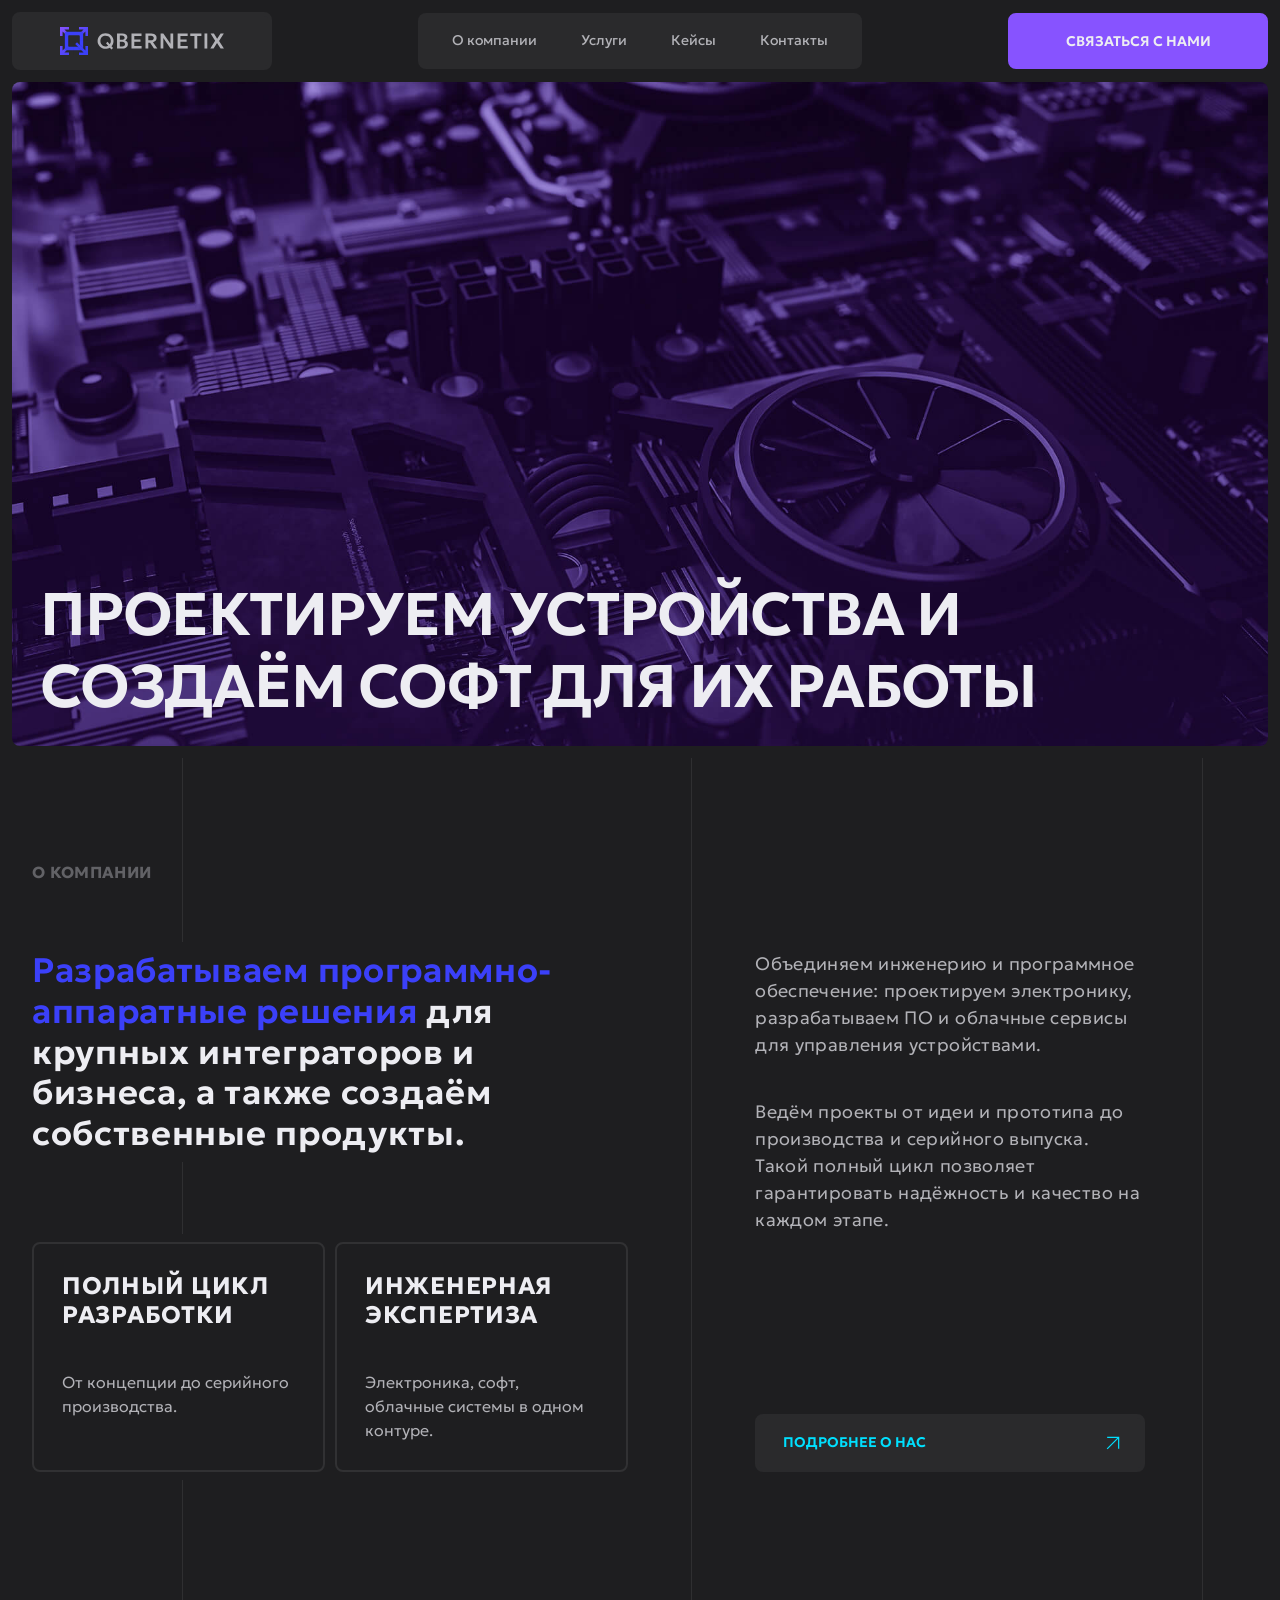
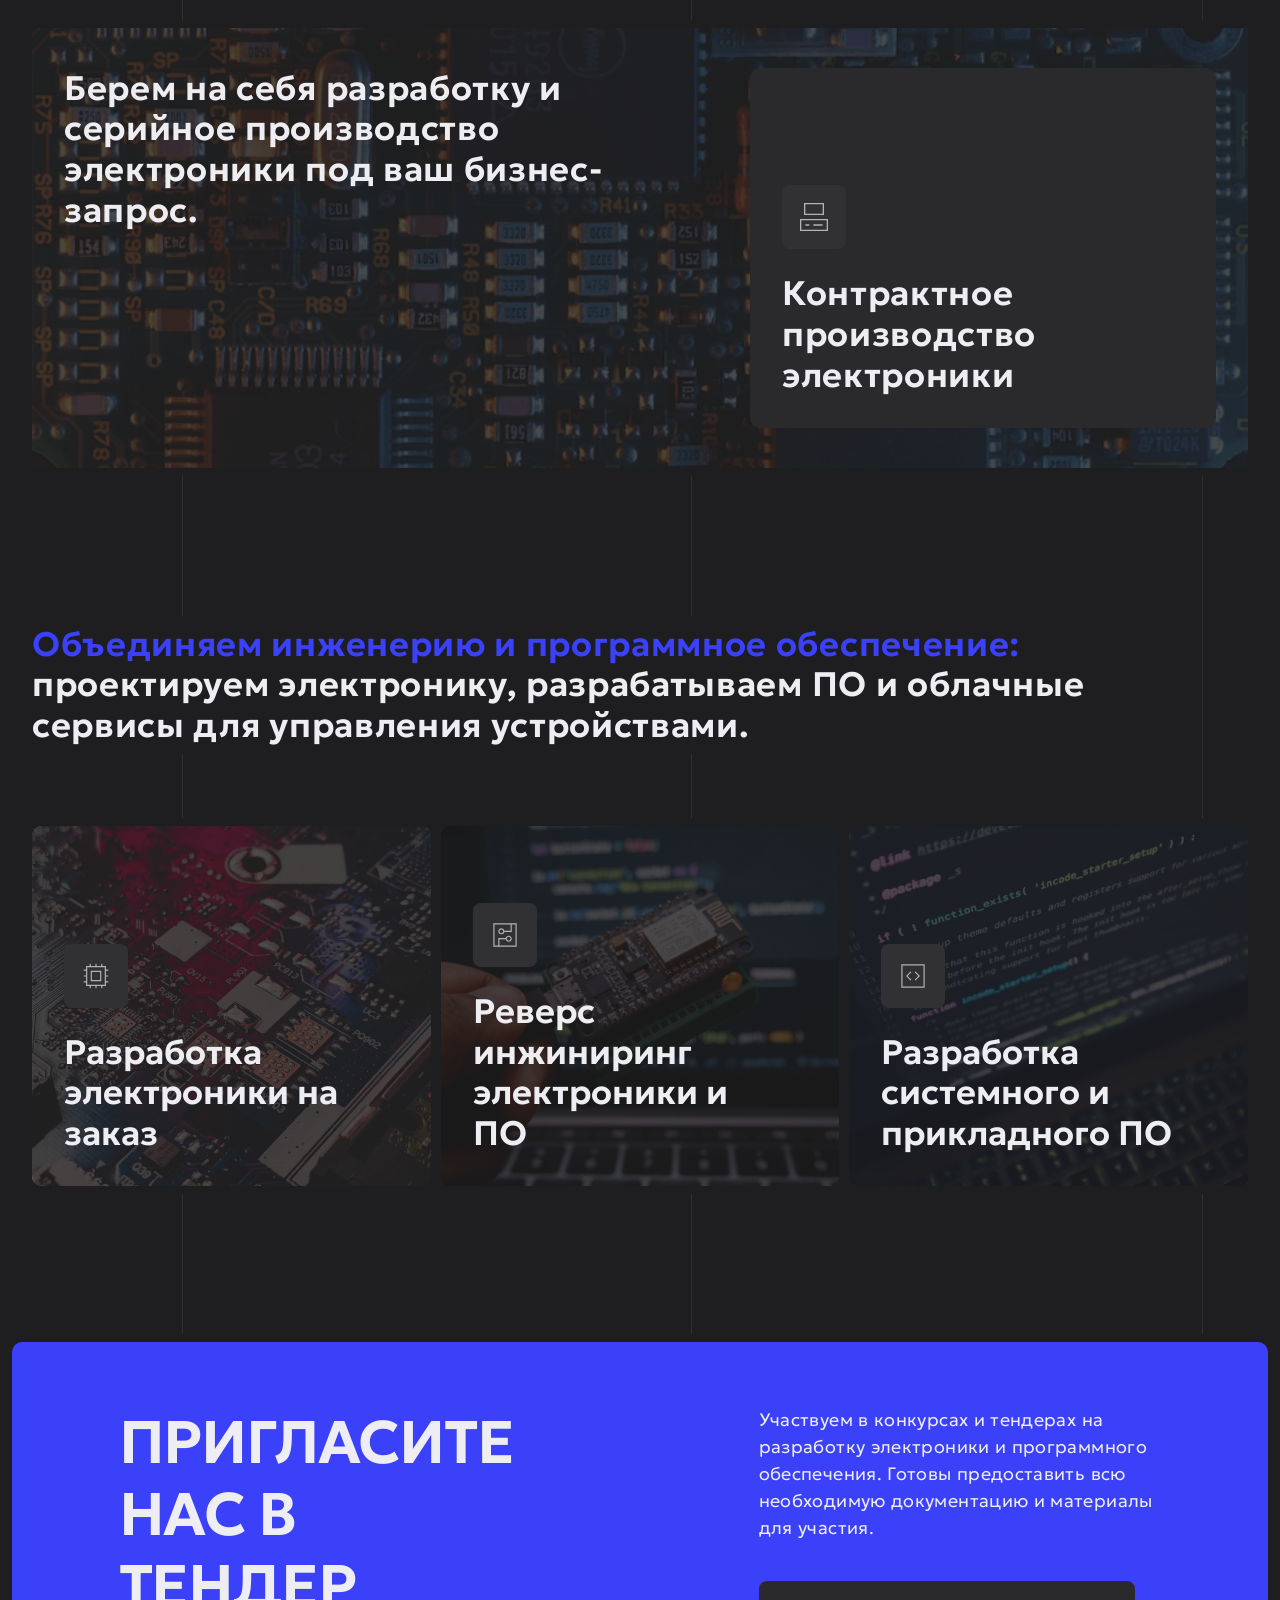
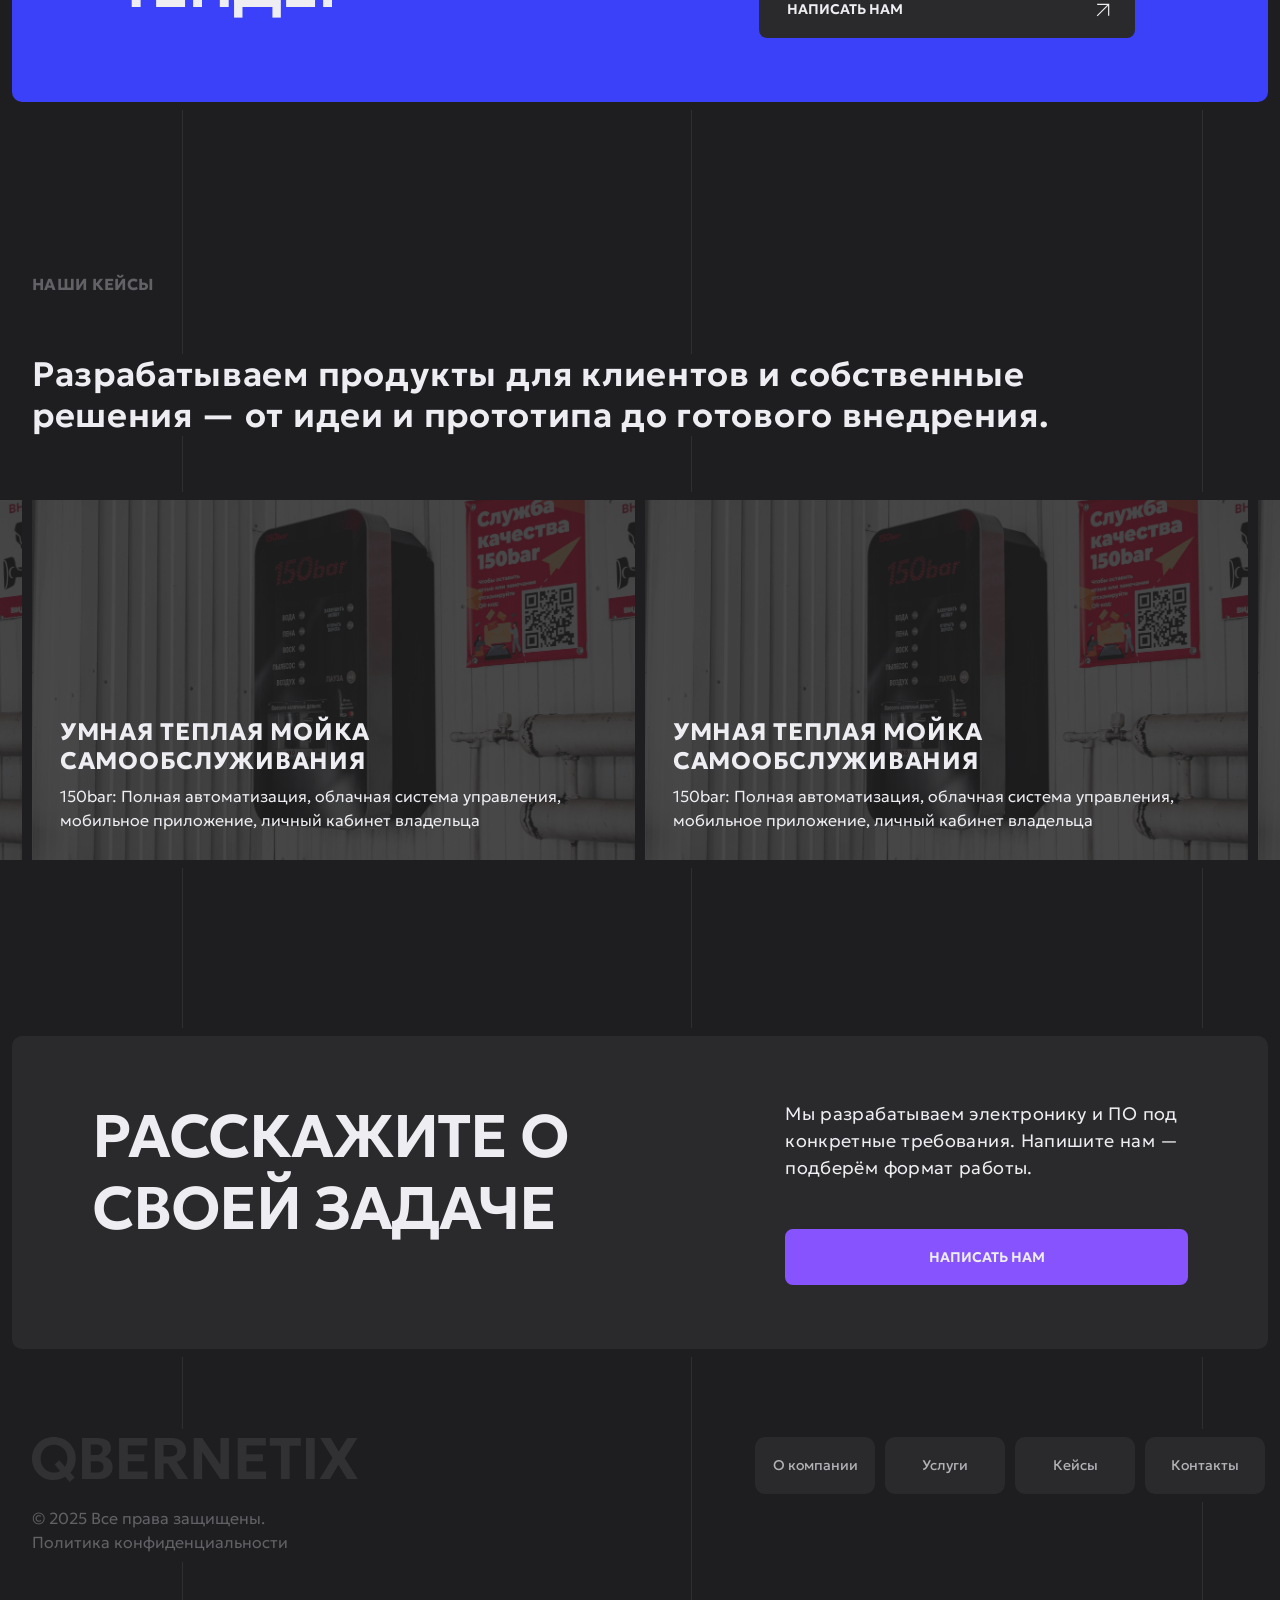
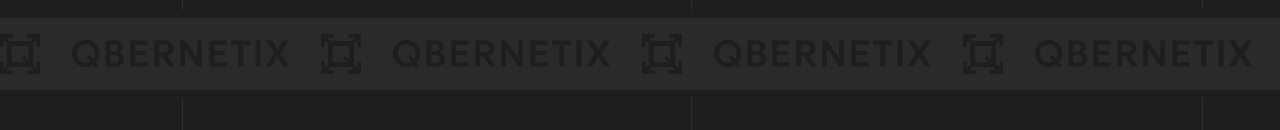
==== commit 8f6843e5: "index adaptive boldi" ====
--- a/index.html
+++ b/index.html
@@ -39,9 +39,13 @@
 							<li class="nav-item">
 								<a class="nav-link" href="contacts.html">Контакты</a>
 							</li>
+
+							<div class="mob">
+								<a href="#!" class="purple-btn" data-bs-toggle="modal" data-bs-target="#exampleModal">Связаться с нами</a>
+							</div>
 						</ul>
 						<div class="head-right">
-							<a href="#" class="purple-btn">Связаться с нами</a>
+							<a href="#!" class="purple-btn pc" data-bs-toggle="modal" data-bs-target="#exampleModal">Связаться с нами</a>
 							<div class="mob">
 								<button class="menu-opener">
 									<span class="one"></span>
@@ -80,15 +84,15 @@
 								<div class="home-about__title block py-8">
 									<h3 class="h3"><span class="blue-text">Разрабатываем программно-аппаратные решения</span> для крупных интеграторов и бизнеса, а также создаём собственные продукты.</h3>
 								</div>
-								<div class="block py-8">
+								<div class="ha-block block py-8">
 									<div class="row rov-10">
-										<div class="col-lg-6">
+										<div class="col-6">
 											<div class="home-about__item">
 												<h4 class="h4">Полный цикл <br>разработки</h4>
 												<p>От концепции до серийного производства.</p>
 											</div>
 										</div>
-										<div class="col-lg-6">
+										<div class="col-6">
 											<div class="home-about__item">
 												<h4 class="h4">Инженерная <br>экспертиза</h4>
 												<p>Электроника, софт, облачные системы в одном контуре.</p>
@@ -98,11 +102,11 @@
 								</div>
 							</div>
 
-							<div class="col-lg-6">
+							<div class="col-lg-4 mx-auto">
 								<div class="home-about__right py-8">
 									<div class="home-about-right__text">
-										<p>Объединяем инженерию и программное обеспечение: проектируем электронику, разрабатываем ПО и облачные сервисы для управления устройствами.</p>
-										<p>Ведём проекты от идеи и прототипа до производства и серийного выпуска. Такой полный цикл позволяет гарантировать надёжность и качество на каждом этапе.</p>
+										<p class="text-default">Объединяем инженерию и программное обеспечение: проектируем электронику, разрабатываем ПО и облачные сервисы для управления устройствами.</p>
+										<p class="text-default">Ведём проекты от идеи и прототипа до производства и серийного выпуска. Такой полный цикл позволяет гарантировать надёжность и качество на каждом этапе.</p>
 									</div>
 									<div class="home-about__link">
 										<a href="#" class="btn-link">
@@ -200,21 +204,21 @@
 					<div class="container-fluid">
 						<div class="py-8">
 							<div class="tender-block">
-								<div class="row justify-center">
-									<div class="col-xl-10">
-										<div class="tender-block__inner">
-											<div class="tender-block__title">
-												<span class="h1">Пригласите <br> нас в тендер</span>
-											</div>
-											<div class="tender-block__right">
-												<p class="text-default">Участвуем в конкурсах и тендерах на разработку электроники и программного обеспечения. Готовы предоставить всю необходимую документацию и материалы для участия.</p>
-												<a href="#" class="black-btn">
-													<span class="text">Написать нам</span>
-													<svg width="24" height="24" viewBox="0 0 24 24" fill="none" xmlns="http://www.w3.org/2000/svg">
-														<path d="M19.5 19H18.0769V6.92928L5.50618 19.5L4.5 18.4938L17.0707 5.9231H5V4.5H19.5V19Z" fill="#EDEDF2"/>
-													</svg>
-												</a>
-											</div>
+								<div class="row">
+									<div class="col-lg-4 mx-auto">
+										<div class="tender-block__title">
+											<span class="h1">Пригласите нас в тендер</span>
+										</div>
+									</div>
+									<div class="col-lg-4 mx-auto">
+										<div class="tender-block__right">
+											<p class="text-default">Участвуем в конкурсах и тендерах на разработку электроники и программного обеспечения. Готовы предоставить всю необходимую документацию и материалы для участия.</p>
+											<a href="#!" class="black-btn" data-bs-toggle="modal" data-bs-target="#exampleModal">
+												<span class="text">Написать нам</span>
+												<svg width="24" height="24" viewBox="0 0 24 24" fill="none" xmlns="http://www.w3.org/2000/svg">
+													<path d="M19.5 19H18.0769V6.92928L5.50618 19.5L4.5 18.4938L17.0707 5.9231H5V4.5H19.5V19Z" fill="#EDEDF2"/>
+												</svg>
+											</a>
 										</div>
 									</div>
 								</div>
@@ -273,16 +277,16 @@
 					<div class="container-fluid">
 						<div class="py-8">
 							<div class="tender-block black">
-								<div class="row justify-center">
-									<div class="col-xl-10">
-										<div class="tender-block__inner">
-											<div class="tender-block__title">
-												<span class="h1">Расскажите <br> о своей задаче</span>
-											</div>
-											<div class="tender-block__right">
-												<p class="text-default">Мы разрабатываем электронику и ПО под конкретные требования. Напишите нам — подберём формат работы.</p>
-												<a href="#" class="purple-btn">Написать нам</a>
-											</div>
+								<div class="row">
+									<div class="col-lg-5 mx-auto">
+										<div class="tender-block__title">
+											<span class="h1">Расскажите о своей задаче</span>
+										</div>
+									</div>
+									<div class="col-lg-4 mx-auto">
+										<div class="tender-block__right">
+											<p class="text-default">Мы разрабатываем электронику и ПО под конкретные требования. Напишите нам — подберём формат работы.</p>
+											<a href="#!" class="purple-btn" data-bs-toggle="modal" data-bs-target="#exampleModal">Написать нам</a>
 										</div>
 									</div>
 								</div>
@@ -317,33 +321,74 @@
 					</div>
 				</div>
 
-				<div class="marquee">
-					<div class="marquee-track">
-						<div class="marquee-inner">
-							<span><img src="images/marquee-icon.svg" alt=""></span>
-							<span><img src="images/marquee-text.svg" alt=""></span>
-							<span><img src="images/marquee-icon.svg" alt=""></span>
-							<span><img src="images/marquee-text.svg" alt=""></span>
-							<span><img src="images/marquee-icon.svg" alt=""></span>
-							<span><img src="images/marquee-text.svg" alt=""></span>
-							<span><img src="images/marquee-icon.svg" alt=""></span>
-							<span><img src="images/marquee-text.svg" alt=""></span>
-						</div>
-
-						<div class="marquee-inner">
-							<span><img src="images/marquee-icon.svg" alt=""></span>
-							<span><img src="images/marquee-text.svg" alt=""></span>
-							<span><img src="images/marquee-icon.svg" alt=""></span>
-							<span><img src="images/marquee-text.svg" alt=""></span>
-							<span><img src="images/marquee-icon.svg" alt=""></span>
-							<span><img src="images/marquee-text.svg" alt=""></span>
-							<span><img src="images/marquee-icon.svg" alt=""></span>
-							<span><img src="images/marquee-text.svg" alt=""></span>
+				<div class="py-8">
+					<div class="marquee">
+						<div class="marquee-track">
+							<div class="marquee-inner">
+								<span><img src="images/marquee-icon.svg" alt=""></span>
+								<span><img src="images/marquee-text.svg" alt=""></span>
+								<span><img src="images/marquee-icon.svg" alt=""></span>
+								<span><img src="images/marquee-text.svg" alt=""></span>
+								<span><img src="images/marquee-icon.svg" alt=""></span>
+								<span><img src="images/marquee-text.svg" alt=""></span>
+								<span><img src="images/marquee-icon.svg" alt=""></span>
+								<span><img src="images/marquee-text.svg" alt=""></span>
+							</div>
+	
+							<div class="marquee-inner">
+								<span><img src="images/marquee-icon.svg" alt=""></span>
+								<span><img src="images/marquee-text.svg" alt=""></span>
+								<span><img src="images/marquee-icon.svg" alt=""></span>
+								<span><img src="images/marquee-text.svg" alt=""></span>
+								<span><img src="images/marquee-icon.svg" alt=""></span>
+								<span><img src="images/marquee-text.svg" alt=""></span>
+								<span><img src="images/marquee-icon.svg" alt=""></span>
+								<span><img src="images/marquee-text.svg" alt=""></span>
+							</div>
 						</div>
 					</div>
 				</div>
 			</footer>
 		</div>
+
+
+		<!-- Modal -->
+        <div class="modal fade" id="exampleModal" tabindex="-1" aria-labelledby="exampleModalLabel" aria-hidden="true">
+            <div class="modal-dialog modal-dialog-centered">
+                <div class="modal-content">
+                    <div class="modal-header">
+                        <h3 class="modal-title h3" id="exampleModalLabel">Оставьте заявку</h3>
+                        <button type="button" class="btn-close" data-bs-dismiss="modal" aria-label="Close">
+                            <svg width="24" height="24" viewBox="0 0 24 24" fill="none" xmlns="http://www.w3.org/2000/svg">
+                                <path d="M18.8943 6.16613L13.0607 11.9998L18.8943 17.8334L17.8336 18.8941L12 13.0604L6.16637 18.8941L5.10571 17.8334L10.9393 11.9998L5.10571 6.16613L6.16637 5.10547L12 10.9391L17.8336 5.10547L18.8943 6.16613Z" fill="#EDEDF2"/>
+                            </svg>
+                        </button>
+                    </div>
+                    <div class="modal-body">
+                        <form action="#" id="modal-form__id">
+                            <div class="contacts-form">
+                                <div class="form-group name">
+                                    <input type="text" name="name" placeholder="Фамилия Имя Отчество" required="">
+                                </div>
+                                <div class="form-group name-company">
+                                    <input type="text" name="name-company" placeholder="Название вашей компании" required="">
+                                </div>
+                                <div class="form-group tel">
+                                    <input type="tel" name="phone" placeholder="+7 (923) 000-17-18" required="">
+                                </div>
+                                <div class="form-group message">
+                                    <textarea name="question" placeholder="Задайте свой вопрос"></textarea>
+                                </div>
+                                <div class="contact-form__btn">
+                                    <p>Нажимая на кнопку «Отправить», вы даете согласие на обработку персональных данных и соглашаетесь с Политикой конфиденциальности</p>
+                                    <button type="submit" class="purple-btn">Отправить</button>
+                                </div>
+                            </div>
+                        </form>
+                    </div>
+                </div>
+            </div>
+        </div>
 
 		<script src="js/jquery-3.7.0.min.js"></script>
 		<script src="libs/bootstrap5/popper.js"></script>
--- a/css/style.css
+++ b/css/style.css
@@ -101,6 +101,7 @@
 	letter-spacing: 0.03em;
 	text-transform: uppercase;
 	color: #EDEDF2;
+	display: inline-block;
 }
 .blue-text {
 	color: #3B40F9;
@@ -207,6 +208,10 @@
 }
 
 /* main section */
+.main-sec {
+	padding-bottom: 12px;
+	background-color: #1E1E20;
+}
 .main-block {
 	position: relative;
 	padding: 32px;
@@ -298,7 +303,7 @@
 
 /* development section */
 .development-sec {
-	padding: 48px 0;
+	padding: 40px 0;
 }
 .development-block {
 	position: relative;
@@ -334,6 +339,10 @@
 	position: relative;
 	z-index: 3;
 	justify-content: space-between;
+	height: 100%;
+}
+.development-block .service-link {
+	height: 100%;
 }
 .service-link {
 	padding: 40px;
@@ -455,19 +464,6 @@
 .tender-block .row {
 	justify-content: center;
 }
-.tender-block__inner {
-	display: flex;
-	justify-content: space-between;
-	align-items: flex-start;
-}
-.tender-block__title {
-	max-width: 754px;
-	width: 100%;
-}
-.tender-block__right {
-	max-width: 600px;
-	width: 100%;
-}
 .text-default {
 	font-weight: 300;
 	font-size: 24px;
@@ -532,6 +528,9 @@
 	width: 100%;
 	height: 100%;
 	object-fit: cover;
+}
+.case-block h4 {
+	max-width: 520px;
 }
 .case-block span {
 	font-weight: 300;
@@ -540,6 +539,7 @@
 	color: #EDEDF2;
 	display: block;
 	margin-top: 8px;
+	max-width: 521px;
 }
 .case-block .h4,
 .case-block span {
@@ -1129,92 +1129,248 @@
 	margin-bottom: 40px;
 }
 
-
-
-
-
-
-
-
-
-
-
-
-
-
-
-
-
-
-
-
-
-
-
-
-
-
-
-
-
-
-
-
-
-
-
-
-
-
-
-
-
-
-
-
-
-
-
-
-
-
-
-
-
-
-
-
-
-
-
-
-
-
-
-
-
-
-
-
-
-
-
-
-
-
-
-
-
-
-
-
-
-
-
-
-
-
-
+/* case page  */
+.case-main {
+	padding: 80px 0;
+}
+.case-main__text p {
+	font-weight: 300;
+	font-size: 20px;
+	line-height: 150%;
+	color: #EDEDF2;
+}
+
+.case-main-pic {
+	padding: 40px 0;
+}
+.case-main__img {
+	height: 560px;
+	border-radius: 10px;
+	overflow: hidden;
+}
+.case-main__img img {
+	width: 100%;
+	height: 100%;
+	object-fit: cover;
+	object-position: center;
+	border-radius: 10px;
+}
+
+/* case-task */
+.case-task {
+	padding: 40px 0;
+}
+.case-task .subtitle {
+	margin-bottom: 0;
+}
+
+.case-solution {
+	padding: 40px 0;
+}
+.case-solution__items {
+	margin-top: 48px;
+}
+.case-solution__items .h4 {
+	margin-bottom: 8px;
+}
+.case-result__item,
+.case-solution__item {
+	padding: 15px 23px;
+	display: flex;
+	flex-direction: column;
+	justify-content: center;
+	min-height: 120px;
+	height: 100%;
+	background-color: #2A2A2C;
+	border-radius: 10px;
+}
+.case-result__item p,
+.case-solution__item p {
+	font-weight: 300;
+	font-size: 20px;
+	line-height: 150%;
+	color: #EDEDF2;
+}
+
+.case-result {
+	padding: 40px 0;
+}
+
+/* case slider */
+.case-slider-sec {
+	padding: 40px 0;
+}
+.case-slider__box {
+	display: flex;
+	flex-direction: column;
+	padding: 8px 0;
+	position: relative;
+	overflow: hidden;
+	background-color: #1E1E20;
+	height: 720px;
+}
+.case-slider__box .swiper-btns {
+	display: flex;
+	align-items: center;
+	justify-content: space-between;
+	position: relative;
+	z-index: 10;
+	bottom: 74px;
+	padding: 0 24px;
+}
+.swiper-btns .swiper-button-next,
+.swiper-btns .swiper-button-prev {
+	position: relative;
+	left: 0;
+	right: 0;
+	top: 0;
+	margin-top: 0;
+}
+
+.swiper-button-next:after,
+.swiper-button-prev:after {
+	content: none;
+}
+.swiper-button-next,
+.swiper-button-prev {
+	width: 48px;
+	height: 48px;
+	border-radius: 10px;
+	display: inline-flex;
+	align-items: center;
+	justify-content: center;
+	background-color: #2A2A2C;
+}
+.swiper-button-next:hover svg path,
+.swiper-button-prev:hover svg path {
+	stroke: #00E0FF;
+}
+
+.swiper-btns .swiper-pagination {
+	position: relative;
+	display: inline-flex;
+	justify-content: center;
+	align-items: center;
+	gap: 0 24px;
+	bottom: 0;
+	border-radius: 8px;
+	padding: 18px 32px;
+	background-color: #2A2A2C;
+	width: auto;
+}
+.swiper-pagination-bullet {
+	margin: 0;
+	width: 12px;
+	height: 12px;
+	background: transparent;
+	border: 1px solid #626266;
+	opacity: 1;
+}
+.swiper-pagination-bullet-active {
+	background-color: #00E0FF;
+	border-color: #00E0FF;
+}
+
+.case-slider__img,
+.case-slider__img img {
+	width: 100%;
+	height: 100%;
+	object-fit: cover;
+	border-radius: 10px;
+}
+
+
+.case-technology {
+	padding: 40px 0;
+}
+.technology-tags {
+	display: flex;
+	flex-wrap: wrap;
+	gap: 10px;
+
+}
+.tag-item {
+	padding: 16px;
+	border-radius: 10px;
+	background-color: #2A2A2C;
+	display: inline-flex;
+	align-items: center;
+	justify-content: center;
+	min-width: 140px;
+}
+.tag-item span {
+	font-weight: 600;
+	font-size: 14px;
+	line-height: 125%;
+	text-transform: uppercase;
+	color: #EDEDF2;
+}
+
+/* 404 */
+.not-found {
+	padding: 330px 0;
+}
+.not-found__block .title .h2 {
+	padding-bottom: 8px;
+	background-color: #1E1E20;
+	position: relative;
+	z-index: 2;
+}
+.not-found__block .text-default {
+	padding-bottom: 8px;
+	position: relative;
+	z-index: 2;
+	background-color: #1E1E20;
+}
+.not-found__block .not-found__link {
+	margin-top: 40px;
+	max-width: 300px;
+}
+
+.page-lines.not-line .line {
+    position: absolute;
+    top: 110px;
+    bottom: 140px;
+    width: 25px;
+    background: url('../images/text-line.svg');
+    background-repeat: repeat-y;
+}
+
+/* modal style */
+.modal-dialog {
+	max-width: 600px;
+}
+.modal-content {
+	padding: 40px;
+	border-radius: 10px;
+	border: none;
+	background-color: #2A2A2C;
+}
+.modal-header {
+	padding: 0 0 32px;
+	border: none;
+}
+.modal-body {
+	padding: 0;
+}
+.modal .btn-close {
+	background: none;
+	opacity: 1;
+	padding: 0;
+	margin: 0;
+	position: absolute;
+	top: 40px;
+	right: 40px;
+	display: inline-flex;
+	align-items: center;
+	justify-content: center;
+	width: auto;
+	height: auto;
+}
+.modal-body .contacts-form .form-group textarea,
+.modal-body .contacts-form .form-group input {
+	background-color: #313133;
+}
 
 
 /* footer */
@@ -1251,6 +1407,8 @@
 	display: flex;
 	align-items: flex-start;
 	gap: 10px;
+	padding: 8px 0;
+	background-color: #1E1E20;
 }
 .ftr-menu a {
 	font-weight: 400;
@@ -1258,9 +1416,11 @@
 	line-height: 125%;
 	color: #B2B2B7;
 	border: 4px solid #2A2A2C;
-	padding: 15px 20px;
+	padding: 15px 10px;
 	border-radius: 10px;
 	background-color: #2A2A2C;
+	text-align: center;
+	min-width: 140px;
 }
 .ftr-menu a:hover {
 	box-shadow: 0px 2px 8px 0px #1E1E2026;
@@ -1344,6 +1504,36 @@
 
 
 
+
+
+@media (min-width: 576px) {
+	.container {
+		max-width: 100%;
+		padding-left: 24px;
+		padding-right: 24px;
+	}
+}
+
+
+@media (min-width: 992px), (min-width: 768px) {
+	.container {
+		max-width: 100%;
+		padding-left: 32px;
+		padding-right: 32px;
+	}
+}
+
+
+
+@media (min-width: 1300px) {
+	.container {
+		max-width: 100%;
+		padding-left: 40px;
+		padding-right: 40px;
+	}
+}
+
+
 @media (min-width: 1400px) {
 	.container {
 		max-width: 100%;
@@ -1368,15 +1558,554 @@
 
 
 
-
-
-
-
-
-
-@media (max-width: 768px){
+@media (max-width: 1440px) {
+	.navbar-expand-lg .navbar-nav .nav-link {
+		font-size: 14px;
+	}
+	.purple-btn {
+		height: 56px;
+	}
+	header .navbar .navbar-nav {
+		padding: 7px 12px;
+	}
+	header .navbar-brand {
+		max-width: 260px;
+		padding: 11px;
+	}
+	header .head-right {
+		max-width: 260px;
+	}
+	header {
+		padding: 12px 0;
+	}
+	.main-block {
+		height: 664px;
+		padding: 24px 28px;
+	}
+	.h1 {
+		font-size: 60px;
+	}
+	.main-block .h1 br {
+		display: none;
+	}
+	.home-about {
+		padding: 100px 0;
+	}
+	.subtitle .subtitle-text {
+		font-size: 16px;
+	}
+	.subtitle {
+		margin-bottom: 56px;
+	}
+	.h3 {
+		font-size: 34px;
+	}
+	.h4 {
+		font-size: 24px;
+	}
+	.home-about-right__text p {
+		font-size: 18px;
+	}
+	.home-about__item {
+		padding: 28px;
+		height: 100%;
+	}
+	.home-about__item p {
+		font-size: 16px;
+	}
+	.black-btn, .btn-link {
+		padding: 14.7px 18px 14.7px 24px;
+	}
+	.black-btn svg, .btn-link svg {
+		width: 20px;
+		height: 20px;
+	}
+	.development-block {
+		height: 440px;
+	}
+	.service-card .service-card__icon,
+	.service-link .service-link__icon {
+		margin-bottom: 24px;
+		max-width: 64px;
+		min-width: 64px;
+		height: 64px;
+	}
+	.service-link {
+		padding: 32px;
+	}
+	.home-service {
+		padding: 100px 0;
+	}
+	.home-service__title {
+		max-width: 1156px;
+	}
+	.service-card {
+		height: 360px;
+		padding: 32px 50px 32px 32px;
+	}
+	.service-card .service-card__icon svg,
+	.service-link .service-link__icon svg {
+		width: 28px;
+		height: 28px;
+	}
+	.tender-sec {
+		padding: 40px 0;
+	}
+	.text-default {
+		font-size: 18px;
+	}
+	.tender-block__right .black-btn {
+		max-width: 376px;
+		margin-top: 40px;
+	}
+	.tender-block {
+		padding: 64px 0;
+	}
+	.case-sec .title {
+		margin-bottom: 56px;
+		max-width: 1156px;
+	}
+	.case-block {
+		height: 360px;
+		padding: 28px;
+	}
+	.case-block span {
+		font-size: 16px;
+	}
+	.ftr-logo img {
+		height: 45px;
+	}
+	.ftr-text a, .ftr-text span {
+		font-size: 16px;
+	}
+	.ftr-text {
+		padding-top: 24px;
+	}
+	.ftr-menu a {
+		font-size: 14px;
+		min-width: 120px;
+		padding: 16px 10px;
+	}
+	.marquee {
+		padding: 16px 0;
+	}
+	.marquee-inner span:nth-child(odd) img {
+		height: 40px;
+	}
+	.marquee-inner span:nth-child(even) img {
+		height: 28px;
+	}
+	
+}
+
+
+@media (max-width: 1200px) {
+	.ftr-menu {
+		display: none;
+	}
+}
+
+
+
+
+
+
+
+
+
+
+
+@media (max-width: 992px){
+	.container-fluid {
+		padding-left: 8px;
+		padding-right: 8px;
+	}
+	.container {
+		padding-left: 32px;
+		padding-right: 32px;
+	}
+
+	.navbar-expand-lg .navbar-nav .nav-link.active,
+	.navbar-expand-lg .navbar-nav .nav-link:hover {
+		box-shadow: none;
+		background: none;
+		color: #00E0FF;
+	}
+	header .head-right {
+		max-width: 275px;
+	}
+	header .navbar-brand {
+		max-width: 180px;
+		padding: 10px;
+	}
+	.navbar-collapse {
+		flex-basis: auto;
+	}
+	header .head-right {
+		display: flex;
+		align-items: center;
+		gap: 0 20px;
+		margin-left: auto;
+	}
+	header .navbar .navbar-nav {
+		position: absolute;
+		right: -200%;
+		top: 68px;
+		z-index: 100;
+		padding: 40px 32px;
+		gap: 24px 0;
+		width: 275px;
+		transition: .5s all;
+	}
+	header .navbar .navbar-nav.active {
+		right: 0;
+	}
+	.navbar-expand-lg .navbar-nav .nav-link {
+		text-align: right;
+		padding: 12px 8px;
+		font-size: 18px;
+	}
+	.menu-opener {
+		width: 56px;
+		height: 56px;
+		border: 4px solid #2A2A2C;
+		background-color: #2A2A2C;
+		display: inline-flex;
+		align-items: center;
+		justify-content: center;
+		flex-direction: column;
+		gap: 5px 0;
+		border-radius: 10px;
+	}
+	.menu-opener.active {
+		background-color: #2B2B32;
+	}
+	.menu-opener span {
+		position: relative;
+		width: 20px;
+		height: 2px;
+		background-color: #EDEDF2;
+	}
+	.menu-opener.active .two {
+		opacity: 0;
+	}
+	.menu-opener.active .one {
+		transform: rotate(45deg);
+		top: 7px;
+	}
+	.menu-opener.active .three {
+		transform: rotate(-45deg);
+		top: -7px;
+	}
+	footer {
+		padding: 24px 0;
+	}
+	.ftr-logo img {
+		height: 36px;
+	}
+	.ftr-text {
+		padding-top: 16px;
+	}
+	.footer-block {
+		margin-bottom: 40px;
+	}
+	.marquee-inner span:nth-child(odd) img {
+		height: 32px;
+	}
+	.marquee-inner span:nth-child(even) img {
+		height: 24px;
+	}
+	.main-block {
+		height: 880px;
+		padding: 24px;
+	}
+	.h1 {
+		font-size: 48px;
+	}
+	.h2,
+	.h3 {
+		font-size: 28px;
+	}
+	.h4 {
+		font-size: 20px;
+	}
+	.home-about {
+		padding: 64px 0;
+	}
+	.subtitle {
+		margin-bottom: 40px;
+	}
+	.home-about__title {
+		margin-bottom: 40px;
+		max-width: 90%;
+	}
+	.home-about__right,
+	.ha-block {
+		margin-left: auto;
+		margin-right: auto;
+		max-width: 525px;
+	}
+	.line-1 {
+		left: 9%;
+	}
+	.line-3 {
+		right: 9%;
+	}
+	.home-about__item {
+		padding: 24px;
+	}
+	.home-about__item p {
+		margin-top: 24px;
+	}
+	.home-about__right {
+		margin-top: 40px;
+		height: auto;
+		gap: 40px 0;
+	}
+	.home-about-right__text p {
+		margin-bottom: 16px;
+	}
+	.home-about__link {
+		max-width: 347px;
+	}
+	.development-sec {
+		padding: 24px 0;
+	}
+	.development-block {
+		padding: 32px 24px;
+	}
+	.service-card .service-card__icon, .service-link .service-link__icon {
+		max-width: 52px;
+		min-width: 52px;
+		height: 52px;
+	}
+	.home-service {
+		padding: 64px 0;
+	}
+	.home-service__title {
+		max-width: 90%;
+		margin-bottom: 40px;
+	}
+	.home-service .row {
+		max-width: 520px;
+		margin-left: auto;
+		margin-right: auto;
+	}
+	.service-card {
+		height: 240px;
+	}
+	.tender-sec {
+		padding: 24px 0;
+	}
+	.tender-block {
+		padding: 40px 32px;
+	}
+	.tender-block__right {
+		margin-top: 24px;
+	}
+	.tender-block__right .purple-btn,
+	.tender-block__right .black-btn {
+		margin-top: 24px;
+		max-width: 340px;
+	}
+	.case-sec {
+		padding: 64px 0;
+	}
+	.case-sec .title {
+		max-width: 90%;
+		margin-bottom: 40px;
+	}
+	.case-block {
+		height: 320px;
+	}
+}
+
+
+@media (max-width: 576px) {
+	.container-fluid {
+		padding-left: 4px;
+		padding-right: 4px;
+	}
+	.container {
+		padding-left: 16px;
+		padding-right: 16px;
+	}
 	.mob {display: block !important;}
 	.pc {display: none !important;}
-}
-
-
+
+	body.no-scroll {
+		overflow: hidden;
+	}
+	header {
+		padding: 4px 0;
+	}
+	header .head-right {
+		max-width: fit-content;
+	}
+	header .navbar .navbar-nav {
+		position: fixed;
+		top: 56px;
+		width: 100%;
+		height: calc(100% - 56px);
+		overflow-y: auto;
+		padding: 24px;
+	}
+	header .navbar .navbar-nav .mob {
+		margin-top: auto;
+	}
+	.menu-opener {
+		width: 48px;
+		height: 48px;
+	}
+	header .navbar-brand img {
+		height: 20px;
+	}
+	header .navbar-brand {
+		max-width: 186px;
+		padding: 8px;
+	}
+	.marquee-inner span:nth-child(odd) img {
+		height: 24px;
+	}
+	.marquee-inner span:nth-child(even) img {
+		height: 18px;
+	}
+	.footer-block {
+		margin-bottom: 16px;
+	}
+	footer {
+		padding: 16px 0;
+	}
+	.ftr-text a, .ftr-text span {
+		font-size: 12px;
+	}
+	.ftr-logo img {
+		height: 28px;
+	}
+	.main-sec {
+		height: 93vh;
+	}
+	.main-sec .main-block,
+	.main-sec .container-fluid {
+		height: 100%;
+	}
+	.h1 {
+		font-size: 36px;
+	}
+	.main-block {
+		padding: 24px 16px;
+	}
+	.py-8 {
+		padding: 4px 0;
+	}
+	.h2 {
+		font-size: 24px;
+	}
+	.h3 {
+		font-size: 20px;
+	}
+	.h4 {
+		font-size: 16px;
+	}
+	.home-about {
+		padding: 48px 0;
+	}
+	.subtitle {
+		margin-bottom: 24px;
+	}
+	.home-about__title {
+		max-width: 100%;
+		margin-bottom: 24px;
+	}
+	.home-about__item {
+		padding: 16px;
+	}
+	.home-about__item p {
+		font-size: 12px;
+		margin-top: 16px;
+	}
+	.home-about__right {
+		margin-top: 24px;
+		gap: 24px 0;
+	}
+	.home-about-right__text p {
+		font-size: 16px;
+		margin-bottom: 8px;
+	}
+	.black-btn, .btn-link {
+		padding: 10px 20px;
+		font-size: 12px;
+		width: 100%;
+	}
+	.black-btn svg, .btn-link svg {
+		width: 16px;
+		height: 16px;
+	}
+	.line-2 {
+		display: none;
+	}
+	.home-about__link {
+		max-width: 100%;
+	}
+	.development-sec {
+		padding: 8px 0;
+	}
+	.development-block {
+		padding: 24px 16px;
+		height: auto;
+	}
+	.development-block .service-link {
+		height: auto;
+		padding: 32px 24px;
+	}
+	.service-card .service-card__icon, .service-link .service-link__icon {
+		min-width: 48px;
+		max-width: 48px;
+		height: 48px;
+	}
+	.development-text {
+		margin-bottom: 24px;
+	}
+	.home-service {
+		padding: 48px 0;
+	}
+	.home-service__title {
+		max-width: 100%;
+		margin-bottom: 24px;
+	}
+	.service-card {
+		height: 200px;
+	}
+	.tender-sec {
+		padding: 16px 0;
+	}
+	.text-default {
+		font-size: 16px;
+	}
+	.tender-block__right .purple-btn, .tender-block__right .black-btn {
+		max-width: 100%;
+	}
+	.tender-block {
+		padding: 32px 28px;
+	}
+	.case-sec {
+		padding: 48px 0;
+	}
+	.case-block {
+		height: 240px;
+		padding: 24px;
+	}
+	.subtitle .subtitle-text {
+		font-size: 14px;
+	}
+	.case-sec .title {
+		max-width: 100%;
+		margin-bottom: 16px;
+	}
+	.case-block span {
+		font-size: 12px;
+	}
+	.main-sec {
+		padding: 4px 0;
+	}
+}
